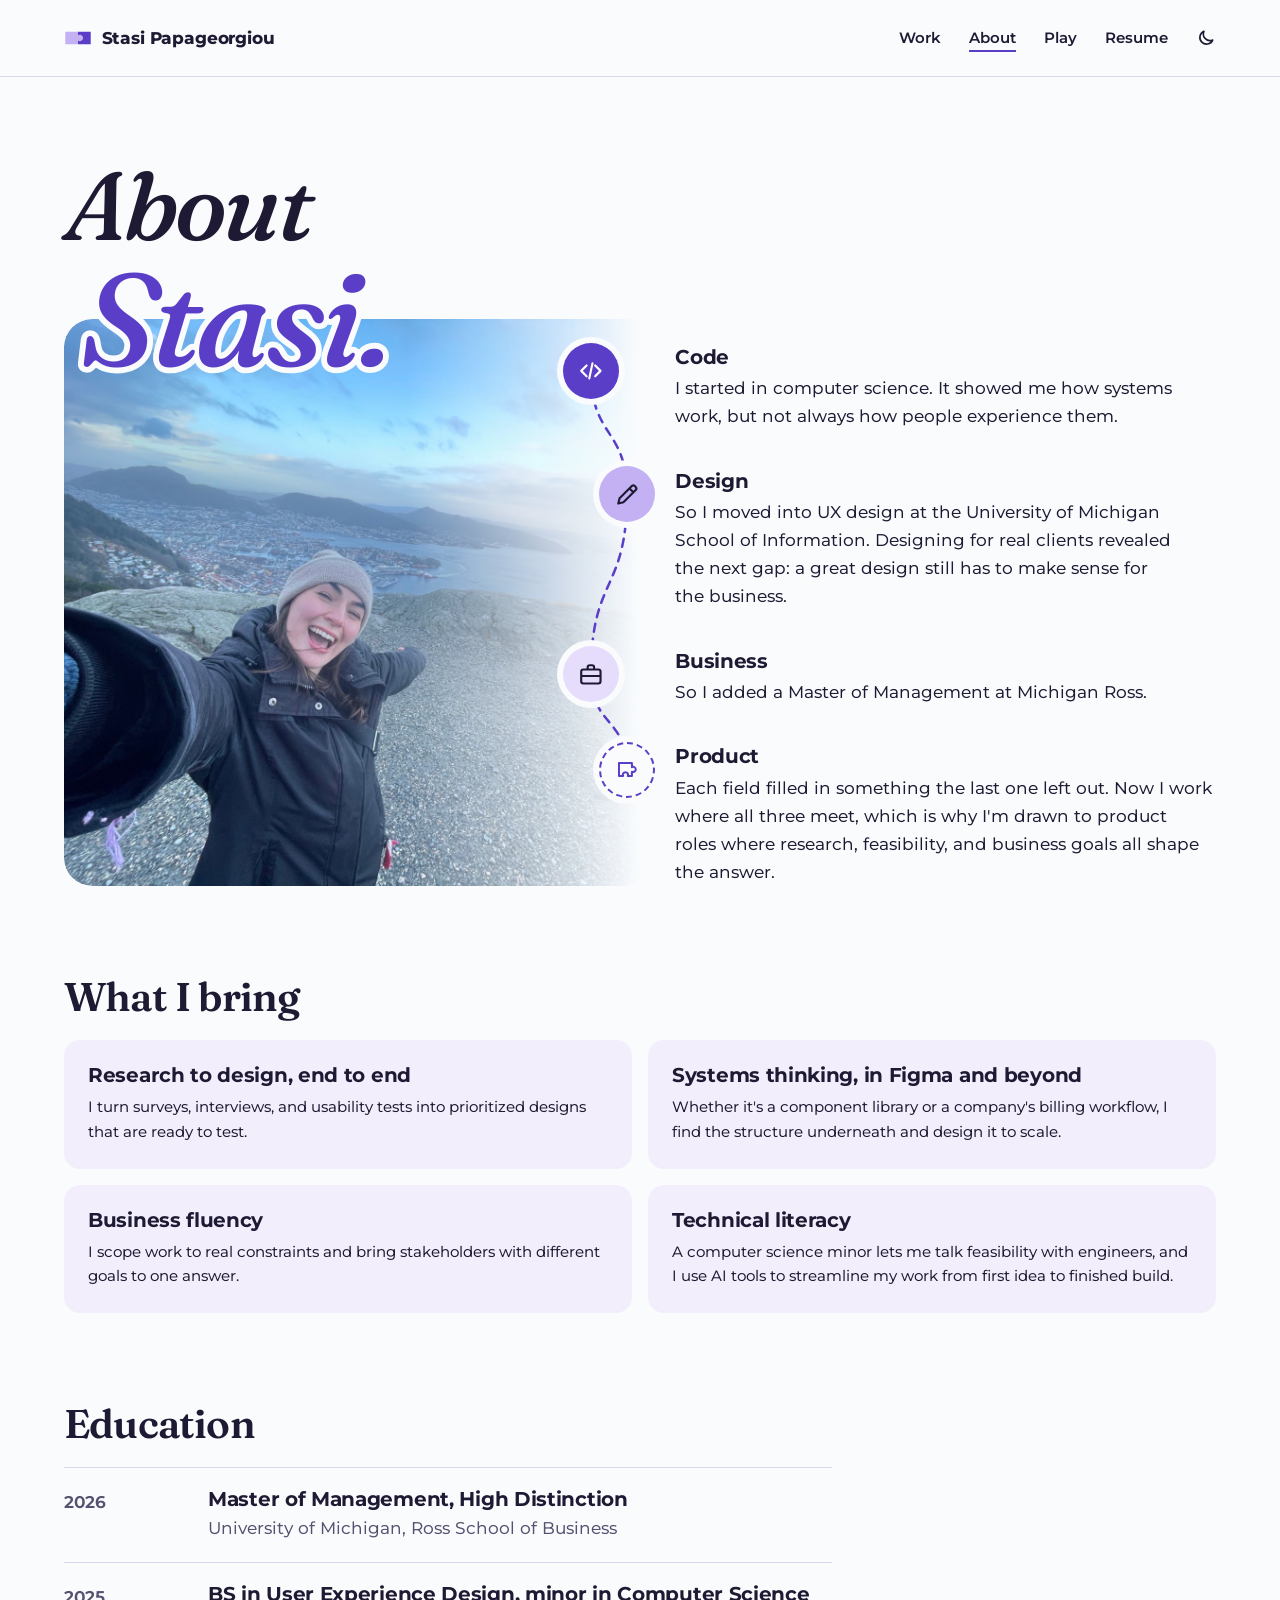
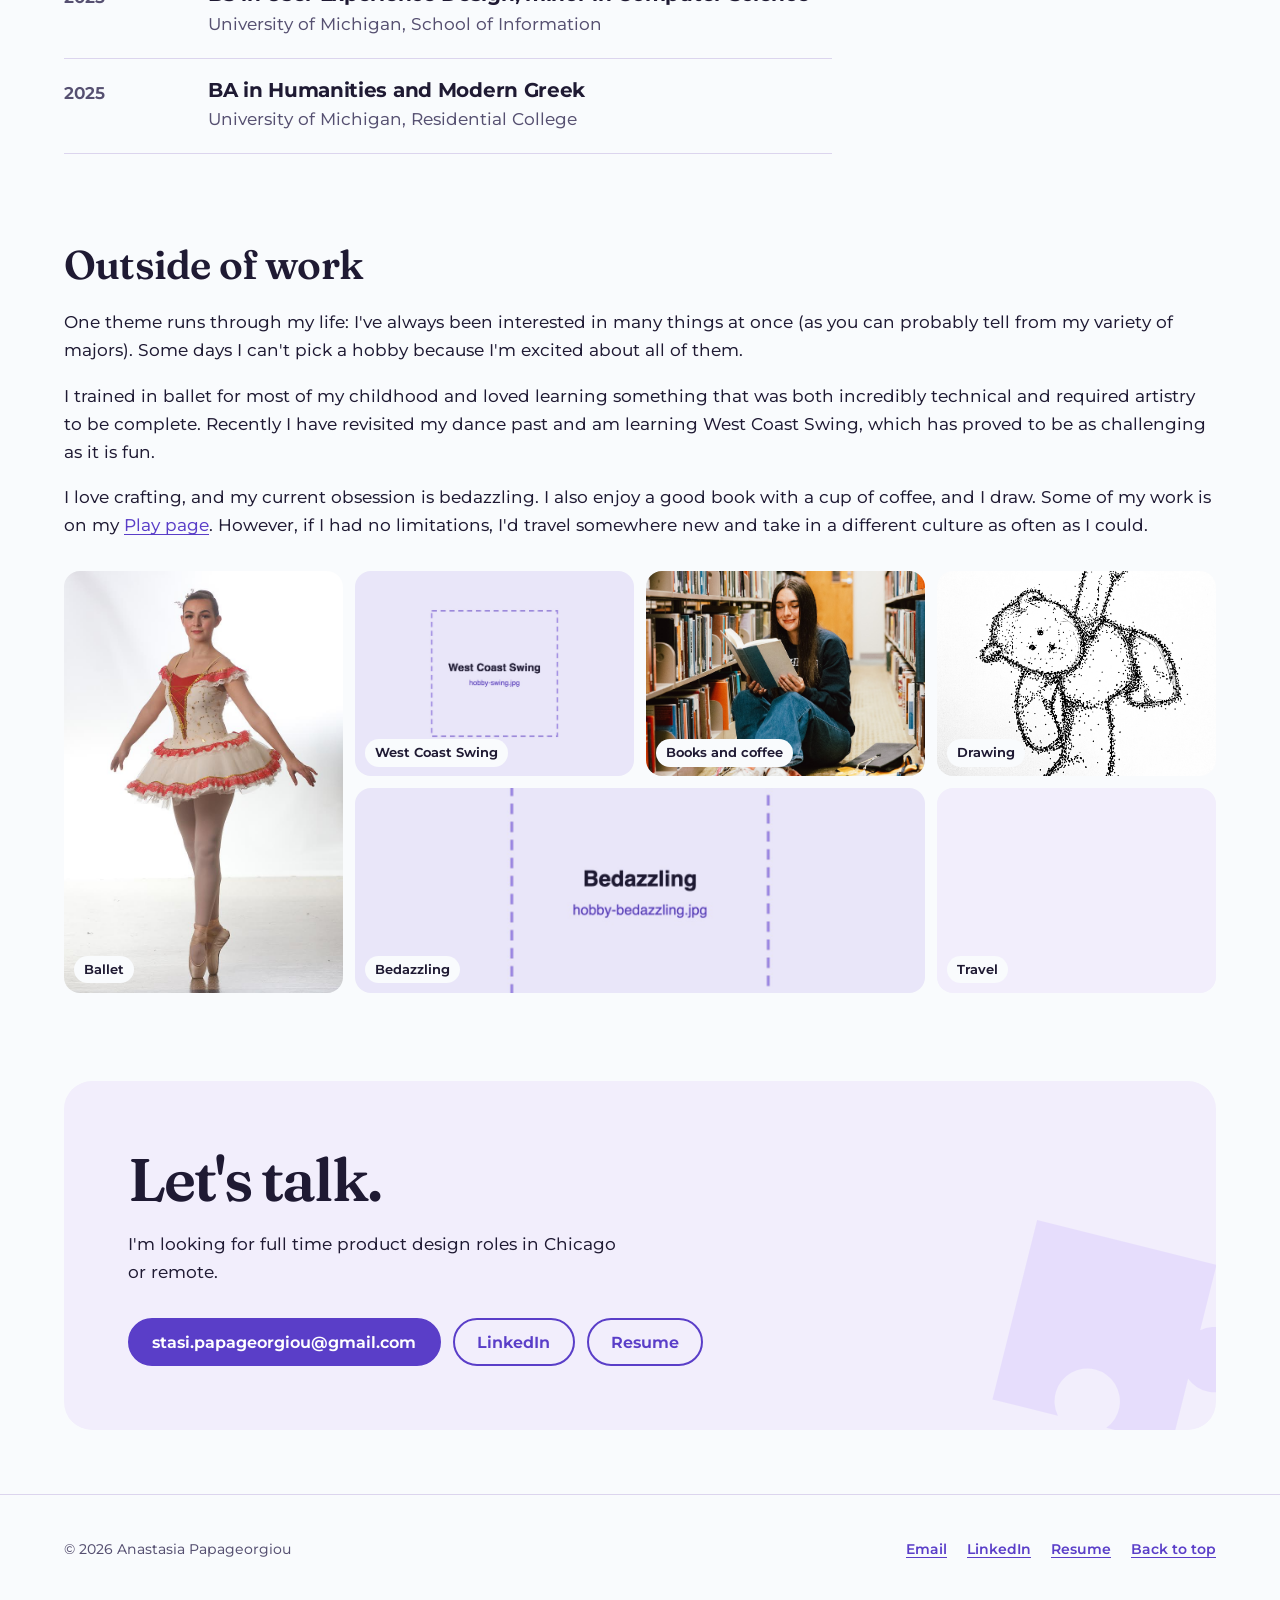
==== about/index.html @ 9be7308d "Portfolio site: home, about, case studies, and play pages Co-Authored-By: Claude Opus 5.5 <noreply@a" ====
<!doctype html>
<html lang="en">
<head>
  <meta charset="utf-8">
  <meta name="viewport" content="width=device-width, initial-scale=1">
  <title>About | Stasi Papageorgiou</title>
  <meta name="description" content="About Stasi Papageorgiou, a product designer with roots in computer science, UX design, and business.">
  <link rel="canonical" href="https://www.stasi.page/about/">
  <meta property="og:type" content="website">
  <meta property="og:site_name" content="Stasi Papageorgiou">
  <meta property="og:title" content="About | Stasi Papageorgiou">
  <meta property="og:description" content="About Stasi Papageorgiou, a product designer with roots in computer science, UX design, and business.">
  <meta property="og:url" content="https://www.stasi.page/about/">
  <meta property="og:image" content="https://www.stasi.page/assets/images/og-image.png">
  <meta property="og:image:alt" content="Stasi Papageorgiou, product designer">
  <meta name="twitter:card" content="summary_large_image">
  <meta name="theme-color" content="#f9fbfd" media="(prefers-color-scheme: light)">
  <meta name="theme-color" content="#14111d" media="(prefers-color-scheme: dark)">
  <link rel="icon" href="../assets/favicon.svg" type="image/svg+xml">
  <link rel="apple-touch-icon" href="../assets/apple-touch-icon.png">
  <link rel="preload" href="../assets/fonts/montserrat-latin-wght-normal.woff2" as="font" type="font/woff2" crossorigin>
  <link rel="preload" href="../assets/fonts/fraunces-latin-wght-normal.woff2" as="font" type="font/woff2" crossorigin>
  <link rel="stylesheet" href="../assets/css/styles.css">
  <script src="../assets/js/theme.js"></script>
  <script src="../assets/js/main.js" defer></script>
</head>
<body>
  <a class="skip-link" href="#main">Skip to main content</a>

  <header class="site-header" id="top">
    <div class="container">
      <a class="wordmark" href="../">
        <svg viewBox="0 0 22 18" aria-hidden="true" focusable="false"><path class="mark-1" d="M1 4 L11 4 L11 7.1 A2.4 2.4 0 1 1 11 10.9 L11 14 L1 14 Z"/><path class="mark-2" d="M11 4 L21 4 L21 14 L11 14 L11 10.9 A2.4 2.4 0 1 0 11 7.1 Z"/></svg>
        <span>Stasi Papageorgiou<span class="visually-hidden">, home</span></span>
      </a>
      <nav class="site-nav" aria-label="Main">
        <ul>
          <li><a href="../#work">Work</a></li>
          <li><a href="../about/" aria-current="page">About</a></li>
          <li><a href="../play/">Play</a></li>
          <li><a href="https://drive.google.com/file/d/1NuxitC88hY9u8MUWeZoYY8BVDsDRmi2i/view?usp=sharing">Resume</a></li>
        </ul>
      </nav>
    </div>
  </header>

  <main id="main">
    <div class="container">
      <header class="page-head page-head--about">
        <h1>About</h1>
      </header>

      <section class="case-section" aria-labelledby="journey">
        <div class="journey-layout">
          <figure class="portrait">
            <img src="../assets/images/about/portrait.jpg" alt="Stasi laughing in a beanie and winter coat on a rocky hilltop, with a harbor city and mountains behind her" width="1600" height="1200">
            <span class="portrait__name" aria-hidden="true">Stasi.</span>
          </figure>
          <ol class="journey">
        

          <li>
            <span class="journey__icon journey__icon--code" aria-hidden="true"><svg viewBox="0 0 24 24"><path d="M8 7l-5 5 5 5M16 7l5 5-5 5M13.5 5l-3 14"/></svg></span>
            <svg class="journey__link" viewBox="0 0 92 100" preserveAspectRatio="none" aria-hidden="true" focusable="false"><path d="M28 0 C28 55 64 45 64 100"/></svg>
            <div class="journey__text">
              <h3>Code</h3>
              <p>I started in computer science. It showed me how systems work, but not always how people experience them.</p>
            </div>
          </li>
          <li>
            <span class="journey__icon journey__icon--design" aria-hidden="true"><svg viewBox="0 0 24 24"><path d="M4 20l1.2-4.8L16.6 3.8a2 2 0 0 1 2.8 0l.8.8a2 2 0 0 1 0 2.8L8.8 18.8zM14.5 6l3.5 3.5"/></svg></span>
            <svg class="journey__link" viewBox="0 0 92 100" preserveAspectRatio="none" aria-hidden="true" focusable="false"><path d="M64 0 C64 55 28 45 28 100"/></svg>
            <div class="journey__text">
              <h3>Design</h3>
              <p>So I moved into UX design at the University of Michigan School of Information. Designing for real clients revealed the next gap: a great design still has to make sense for the business.</p>
            </div>
          </li>
          <li>
            <span class="journey__icon journey__icon--business" aria-hidden="true"><svg viewBox="0 0 24 24"><path d="M5 7h14a2 2 0 0 1 2 2v9a2 2 0 0 1-2 2H5a2 2 0 0 1-2-2V9a2 2 0 0 1 2-2zM9 7V5a2 2 0 0 1 2-2h2a2 2 0 0 1 2 2v2M3 13h18"/></svg></span>
            <svg class="journey__link" viewBox="0 0 92 100" preserveAspectRatio="none" aria-hidden="true" focusable="false"><path d="M28 0 C28 55 64 45 64 100"/></svg>
            <div class="journey__text">
              <h3>Business</h3>
              <p>So I added a Master of Management at Michigan Ross.</p>
            </div>
          </li>
          <li>
            <span class="journey__icon journey__icon--next" aria-hidden="true"><svg viewBox="0 0 24 24"><path d="M4 5h13v4.2a2.6 2.6 0 1 1 0 4.6V18h-4.2a2.6 2.6 0 1 0-4.6 0H4z"/></svg></span>
            <div class="journey__text">
              <h3>Product</h3>
              <p>Each field filled in something the last one left out. Now I work where all three meet, which is why I'm drawn to product roles where research, feasibility, and business goals all shape the answer.</p>
            </div>
          </li>
        </ol>
        </div>
      </section>

      <section class="case-section" aria-labelledby="strengths">
        <h2 id="strengths">What I bring</h2>
        <ul class="strengths">
          <li><h3>Research to design, end to end</h3><p>I turn surveys, interviews, and usability tests into prioritized designs that are ready to test.</p></li>
          <li><h3>Systems thinking, in Figma and beyond</h3><p>Whether it's a component library or a company's billing workflow, I find the structure underneath and design it to scale.</p></li>
          <li><h3>Business fluency</h3><p>I scope work to real constraints and bring stakeholders with different goals to one answer.</p></li>
          <li><h3>Technical literacy</h3><p>A computer science minor lets me talk feasibility with engineers, and I use AI tools to streamline my work from first idea to finished build.</p></li>
        </ul>
      </section>

      <section class="case-section" aria-labelledby="education">
        <h2 id="education">Education</h2>
        <ul class="timeline">
          <li><span class="year">2026</span><div><h3>Master of Management, High Distinction</h3><p>University of Michigan, Ross School of Business</p></div></li>
          <li><span class="year">2025</span><div><h3>BS in User Experience Design, minor in Computer Science</h3><p>University of Michigan, School of Information</p></div></li>
          <li><span class="year">2025</span><div><h3>BA in Humanities and Modern Greek</h3><p>University of Michigan, Residential College</p></div></li>
        </ul>
      </section>

      <section class="case-section" aria-labelledby="offline">
        <h2 id="offline">Outside of work</h2>
        <div class="prose">
          <p>One theme runs through my life: I've always been interested in many things at once (as you can probably tell from my variety of majors). Some days I can't pick a hobby because I'm excited about all of them.</p>
            
          <p>I trained in ballet for most of my childhood and loved learning something that was both incredibly technical and required artistry to be complete. Recently I have revisited my dance past and am learning West Coast Swing, which has proved to be as challenging as it is fun.</p>

          <p>I love crafting, and my current obsession is bedazzling. I also enjoy a good book with a cup of coffee, and I draw. Some of my work is on my <a href="../play/">Play page</a>. However, if I had no limitations, I'd travel somewhere new and take in a different culture as often as I could.</p>
        </div>
        <ul class="collage">
          <li class="collage__ballet"><figure><img src="../assets/images/about/hobby-ballet.jpg" alt="Ballet: describe this photo" width="1200" height="1200" loading="lazy" decoding="async"><figcaption>Ballet</figcaption></figure></li>
          <li class="collage__swing"><figure><img src="../assets/images/about/hobby-swing.jpg" alt="West Coast Swing: describe this photo" width="1200" height="1200" loading="lazy" decoding="async"><figcaption>West Coast Swing</figcaption></figure></li>
          <li class="collage__bedazzling"><figure><img src="../assets/images/about/hobby-bedazzling.jpg" alt="Bedazzling: describe this photo" width="1200" height="1200" loading="lazy" decoding="async"><figcaption>Bedazzling</figcaption></figure></li>
          <li class="collage__reading"><figure><img src="../assets/images/about/hobby-reading.jpg" alt="Books and coffee: describe this photo" width="1200" height="1200" loading="lazy" decoding="async"><figcaption>Books and coffee</figcaption></figure></li>
          <li class="collage__drawing"><figure><img src="../assets/images/about/hobby-drawing.jpg" alt="Drawing: describe this photo" width="1200" height="1200" loading="lazy" decoding="async"><figcaption>Drawing</figcaption></figure></li>
          <li class="collage__travel"><figure><img src="../assets/images/about/hobby-travel.jpg" alt="Travel: describe this photo" width="1200" height="1200" loading="lazy" decoding="async"><figcaption>Travel</figcaption></figure></li>
        </ul>
      </section>

      <section class="case-section" aria-labelledby="contact-title">
        <div class="contact">
          <h2 id="contact-title">Let's talk.</h2>
          <p>I'm looking for full time product design roles in Chicago or remote.</p>
          <div class="button-row">
            <a class="button" href="mailto:stasi.papageorgiou@gmail.com">stasi.papageorgiou@gmail.com</a>
            <a class="button button--ghost" href="https://www.linkedin.com/in/papageorgiou-anastasia">LinkedIn</a>
            <a class="button button--ghost" href="https://drive.google.com/file/d/1NuxitC88hY9u8MUWeZoYY8BVDsDRmi2i/view?usp=sharing">Resume</a>
          </div>
        </div>
      </section>
    </div>
  </main>

  <footer class="site-footer">
    <div class="container">
      <p>&copy; <span data-year>2026</span> Anastasia Papageorgiou</p>
      <ul>
        <li><a href="mailto:stasi.papageorgiou@gmail.com">Email</a></li>
        <li><a href="https://www.linkedin.com/in/papageorgiou-anastasia">LinkedIn</a></li>
        <li><a href="https://drive.google.com/file/d/1NuxitC88hY9u8MUWeZoYY8BVDsDRmi2i/view?usp=sharing">Resume</a></li>
        <li><a href="#top">Back to top</a></li>
      </ul>
    </div>
  </footer>
</body>
</html>
---- assets/css/styles.css ----
/* =========================================================
   Stasi Papageorgiou portfolio
   One stylesheet for every page. Edit the tokens in :root
   to change colors, type, and spacing site-wide.
   ========================================================= */

/* ---------- Fonts (self-hosted, no third-party requests) ---------- */
@font-face {
  font-family: "Montserrat Variable";
  font-style: normal;
  font-display: swap;
  font-weight: 100 900;
  src: url("../fonts/montserrat-latin-wght-normal.woff2") format("woff2-variations");
  unicode-range: U+0000-00FF, U+0131, U+0152-0153, U+02BB-02BC, U+02C6, U+02DA, U+02DC, U+0304, U+0308, U+0329, U+2000-206F, U+20AC, U+2122, U+2191, U+2193, U+2212, U+2215, U+FEFF, U+FFFD;
}
@font-face {
  font-family: "Montserrat Variable";
  font-style: normal;
  font-display: swap;
  font-weight: 100 900;
  src: url("../fonts/montserrat-latin-ext-wght-normal.woff2") format("woff2-variations");
  unicode-range: U+0100-02BA, U+02BD-02C5, U+02C7-02CC, U+02CE-02D7, U+02DD-02FF, U+0304, U+0308, U+0329, U+1D00-1DBF, U+1E00-1E9F, U+1EF2-1EFF, U+2020, U+20A0-20AB, U+20AD-20C0, U+2113, U+2C60-2C7F, U+A720-A7FF;
}

/* Fraunces: the headline serif. Upright and italic. */
@font-face {
  font-family: "Fraunces Variable";
  font-style: normal;
  font-display: swap;
  font-weight: 100 900;
  src: url("../fonts/fraunces-latin-wght-normal.woff2") format("woff2-variations");
  unicode-range: U+0000-00FF, U+0131, U+0152-0153, U+02BB-02BC, U+02C6, U+02DA, U+02DC, U+0304, U+0308, U+0329, U+2000-206F, U+20AC, U+2122, U+2191, U+2193, U+2212, U+2215, U+FEFF, U+FFFD;
}
@font-face {
  font-family: "Fraunces Variable";
  font-style: italic;
  font-display: swap;
  font-weight: 100 900;
  src: url("../fonts/fraunces-latin-wght-italic.woff2") format("woff2-variations");
  unicode-range: U+0000-00FF, U+0131, U+0152-0153, U+02BB-02BC, U+02C6, U+02DA, U+02DC, U+0304, U+0308, U+0329, U+2000-206F, U+20AC, U+2122, U+2191, U+2193, U+2212, U+2215, U+FEFF, U+FFFD;
}

/* ---------- Design tokens ---------- */
:root {
  color-scheme: light dark;

  /* Green second accent. Fills and highlights only, never text. */
  --pop: #7fd6a0;
  --pop-ink: #1f1a33;
  --hl: #b5ebc8;

  /* One color per project. Used on its card and its case study page. */
  --zoo: #2456a6;
  --pine: #1f6b45;
  --roos: #b23a2a;

  /* A single puzzle piece, used as a mask for badges and decoration. */
  --piece-shape: url("data:image/svg+xml,%3Csvg xmlns='http://www.w3.org/2000/svg' viewBox='0 0 36 36'%3E%3Cpath d='M2 2H28V11.5A4.6 4.6 0 1 1 28 18.5V28H18.5A4.6 4.6 0 1 0 11.5 28H2Z'/%3E%3C/svg%3E");

  /* Color */
  --bg: #f9fbfd;
  --surface: #f2eefc;
  --surface-strong: #e6ddfc;
  --ink: #1f1a33;
  --muted: #565071;
  --line: #dcd5ee;
  --accent: #5a3ec8;
  --accent-hover: #4a2fb3;
  --on-accent: #ffffff;
  --piece-1: #e6ddfc;
  --piece-1-ink: #1f1a33;
  --piece-2: #c3b1f4;
  --piece-2-ink: #1f1a33;
  --piece-3: #5a3ec8;
  --piece-3-ink: #ffffff;
  --focus: #5a3ec8;

  /* Type */
  --font: "Montserrat Variable", "Montserrat", ui-sans-serif, system-ui, -apple-system, "Segoe UI", Roboto, Arial, sans-serif;
  --font-display: "Fraunces Variable", "Fraunces", "Iowan Old Style", "Palatino Linotype", Georgia, serif;
  --step--1: 0.875rem;
  --step-0: 1.0625rem;
  --step-1: 1.25rem;
  --step-2: clamp(1.375rem, 1.1rem + 0.9vw, 1.625rem);
  --step-3: clamp(1.75rem, 1.3rem + 1.8vw, 2.5rem);
  --step-4: clamp(2.25rem, 1.4rem + 3.6vw, 3.75rem);
  --step-5: clamp(3.5rem, 1.6rem + 8vw, 7.5rem);

  /* Layout */
  --container: 72rem;
  --measure: fill;
  --gutter: clamp(1rem, 4vw, 2.5rem);
  --section: clamp(4rem, 9vw, 7.5rem);
  --radius-lg: 28px;
  --radius-md: 16px;
  --radius-sm: 999px;
}

@media (prefers-color-scheme: dark) {
  :root:not([data-theme="light"]) {
    --bg: #14111d;
    --surface: #1f1a2e;
    --surface-strong: #2b2442;
    --ink: #f1edff;
    --muted: #bdb5d8;
    --line: #362e52;
    --accent: #c2afff;
    --accent-hover: #d8ccff;
    --on-accent: #14111d;
    --piece-1: #2f2750;
    --piece-1-ink: #f1edff;
    --piece-2: #6c55c9;
    --piece-2-ink: #ffffff;
    --piece-3: #c2afff;
    --piece-3-ink: #14111d;
    --focus: #c2afff;
    --hl: #1f5a3a;
    --zoo: #9cc2ff;
    --pine: #8fd9b0;
    --roos: #ffa696;
  }
}
:root[data-theme="light"] { color-scheme: light; }
:root[data-theme="dark"] {
  color-scheme: dark;
  --hl: #1f5a3a;
  --zoo: #9cc2ff;
  --pine: #8fd9b0;
  --roos: #ffa696;
  --bg: #14111d;
  --surface: #1f1a2e;
  --surface-strong: #2b2442;
  --ink: #f1edff;
  --muted: #bdb5d8;
  --line: #362e52;
  --accent: #c2afff;
  --accent-hover: #d8ccff;
  --on-accent: #14111d;
  --piece-1: #2f2750;
  --piece-1-ink: #f1edff;
  --piece-2: #6c55c9;
  --piece-2-ink: #ffffff;
  --piece-3: #c2afff;
  --piece-3-ink: #14111d;
  --focus: #c2afff;
}

/* ---------- Reset and base ---------- */
*,
*::before,
*::after { box-sizing: border-box; }

html {
  -webkit-text-size-adjust: 100%;
  text-size-adjust: 100%;
  scroll-padding-top: 1.5rem;
}
@media (prefers-reduced-motion: no-preference) {
  html { scroll-behavior: smooth; }
}

body {
  margin: 0;
  background: var(--bg);
  color: var(--ink);
  font-family: var(--font);
  font-size: var(--step-0);
  line-height: 1.65;
  font-weight: 450;
  overflow-x: hidden;
  text-rendering: optimizeLegibility;
  -webkit-font-smoothing: antialiased;
}

img, svg { display: block; max-width: 100%; height: auto; }

h1, h2, h3, h4 {
  margin: 0;
  line-height: 1.15;
  font-weight: 700;
  letter-spacing: -0.015em;
  text-wrap: balance;
}
/* Editorial pairing: Fraunces for the big headlines, Montserrat for everything else. */
h1, h2 {
  font-family: var(--font-display);
  font-weight: 600;
  letter-spacing: -0.02em;
}
h1 em, h2 em { font-style: italic; font-weight: 500; color: var(--accent); }
p, ul, ol, dl, figure { margin: 0; }
p { text-wrap: pretty; }

a {
  color: var(--accent);
  text-decoration-thickness: 0.08em;
  text-underline-offset: 0.2em;
}
a:hover { color: var(--accent-hover); text-decoration-thickness: 0.14em; }

:focus-visible {
  outline: 3px solid var(--focus);
  outline-offset: 3px;
  border-radius: 4px;
}

::selection { background: var(--piece-2); color: var(--piece-2-ink); }

.visually-hidden {
  position: absolute !important;
  width: 1px; height: 1px;
  padding: 0; margin: -1px;
  overflow: hidden;
  clip: rect(0 0 0 0);
  white-space: nowrap;
  border: 0;
}

/* ---------- Layout helpers ---------- */
.container {
  width: 100%;
  max-width: calc(var(--container) + var(--gutter) * 2);
  margin-inline: auto;
  padding-inline: var(--gutter);
}
.section { padding-block: var(--section); }
.section + .section { padding-top: 0; }
.section-head { margin-bottom: clamp(2rem, 4vw, 3rem); max-width: var(--measure); }
.section-head h2 { font-size: var(--step-4); letter-spacing: -0.03em; }
.section-head p { margin-top: 0.75rem; color: var(--muted); }

/* ---------- Skip link ---------- */
.skip-link {
  position: absolute;
  left: 1rem; top: -100px;
  z-index: 100;
  padding: 0.75rem 1.25rem;
  background: var(--accent);
  color: var(--on-accent);
  font-weight: 700;
  border-radius: var(--radius-sm);
  text-decoration: none;
}
.skip-link:focus { top: 1rem; color: var(--on-accent); }

/* ---------- Header ---------- */
.site-header { border-bottom: 1px solid var(--line); }
.site-header .container {
  display: flex;
  flex-wrap: wrap;
  align-items: center;
  justify-content: space-between;
  gap: 0.25rem 1.5rem;
  padding-block: 1rem;
}
.wordmark {
  display: inline-flex;
  align-items: center;
  gap: 0.6rem;
  min-height: 44px;
  color: var(--ink);
  font-weight: 750;
  font-size: 1.0625rem;
  letter-spacing: -0.01em;
  text-decoration: none;
}
.wordmark:hover { color: var(--ink); }
.wordmark svg { width: 28px; height: 28px; flex: none; }
.wordmark .mark-1 { fill: var(--piece-2); }
.wordmark .mark-2 { fill: var(--piece-3); }

.site-nav ul {
  display: flex;
  flex-wrap: wrap;
  gap: 0.25rem;
  list-style: none;
  padding: 0;
  margin: 0 -0.75rem;
}
.site-nav a {
  display: inline-flex;
  align-items: center;
  min-height: 44px;
  padding: 0 0.75rem;
  color: var(--ink);
  font-weight: 600;
  font-size: 0.9375rem;
  text-decoration: none;
  border-radius: var(--radius-sm);
}
.site-nav a:hover { background: var(--surface); color: var(--ink); }
.site-nav a[aria-current="page"] {
  text-decoration: underline;
  text-decoration-thickness: 2px;
  text-underline-offset: 0.45em;
  text-decoration-color: var(--accent);
}

/* ---------- Buttons ---------- */
.button-row { display: flex; flex-wrap: wrap; gap: 0.75rem; }
.button {
  display: inline-flex;
  align-items: center;
  justify-content: center;
  gap: 0.5rem;
  min-height: 48px;
  padding: 0.75rem 1.4rem;
  border: 2px solid var(--accent);
  border-radius: var(--radius-sm);
  background: var(--accent);
  color: var(--on-accent);
  font: inherit;
  font-weight: 650;
  font-size: 1rem;
  line-height: 1.2;
  text-decoration: none;
  cursor: pointer;
}
.button:hover { background: var(--accent-hover); border-color: var(--accent-hover); color: var(--on-accent); }
.button--ghost { background: transparent; color: var(--accent); }
.button--ghost:hover { background: var(--surface); color: var(--accent-hover); }

/* ---------- Hero ---------- */
.hero { padding-block: clamp(3rem, 8vw, 6.5rem) clamp(0.5rem, 2vw, 1.5rem); }
.hero .container {
  display: grid;
  gap: clamp(2.5rem, 6vw, 4rem);
  align-items: center;
}
@media (min-width: 900px) {
  .hero .container { grid-template-columns: minmax(0, 1.25fr) minmax(0, 1fr); }
}
.hero-greeting {
  font-weight: 600;
  font-size: var(--step-1);
  color: var(--muted);
}
.hero h1 {
  margin-top: 0.25rem;
  font-size: var(--step-5);
  font-weight: 600;
  letter-spacing: -0.04em;
  line-height: 0.95;
}
.hero-lead {
  margin-top: 1.5rem;
  max-width: 34rem;
  font-size: var(--step-2);
  font-weight: 550;
  line-height: 1.4;
}
.hero-body { margin-top: 1.25rem; max-width: 34rem; color: var(--muted); }
.hero .button-row { margin-top: 2rem; }

.status {
  display: inline-flex;
  align-items: center;
  gap: 0.6rem;
  margin-top: 1.75rem;
  padding: 0.45rem 1rem 0.45rem 0.8rem;
  border: 1px solid var(--line);
  border-radius: var(--radius-sm);
  background: var(--surface);
  font-size: var(--step--1);
  font-weight: 600;
}
.status::before {
  content: "";
  flex: none;
  width: 0.6rem; height: 0.6rem;
  border-radius: 50%;
  background: #2f9e6b;
  box-shadow: 0 0 0 3px color-mix(in srgb, #2f9e6b 25%, transparent);
}

/* Puzzle: the one bold moment. Three pieces assemble once on load. */
.puzzle { margin: 0 auto; width: 100%; max-width: 27rem; }
.puzzle svg { width: 100%; overflow: visible; }
.puzzle .p1 path { fill: var(--piece-1); }
.puzzle .p2 path { fill: var(--piece-2); }
.puzzle .p3 path { fill: var(--piece-3); }
.puzzle .p1 text { fill: var(--piece-1-ink); }
.puzzle .p2 text { fill: var(--piece-2-ink); }
.puzzle .p3 text { fill: var(--piece-3-ink); }
.puzzle .p4 path {
  fill: none;
  stroke: var(--accent);
  stroke-width: 2.5;
  stroke-dasharray: 8 7;
  stroke-linecap: round;
}
.puzzle .p4 text { fill: var(--accent); }
.puzzle text { font-family: var(--font); }
.puzzle .label { font-size: 22px; font-weight: 750; letter-spacing: -0.02em; }
.puzzle .sub { font-size: 12.5px; font-weight: 550; }
.puzzle figcaption {
  margin-top: 1.25rem;
  text-align: center;
  color: var(--muted);
  font-size: var(--step--1);
}

@media (prefers-reduced-motion: no-preference) {
  .puzzle .piece { animation: assemble 900ms cubic-bezier(0.2, 0.8, 0.2, 1) both; }
  .puzzle .p1 { --dx: -26px; --dy: -26px; animation-delay: 150ms; }
  .puzzle .p2 { --dx: 26px; --dy: -26px; animation-delay: 300ms; }
  .puzzle .p3 { --dx: 26px; --dy: 26px; animation-delay: 450ms; }
  .puzzle .p4 { animation: fade-in 600ms ease 1100ms both; }
}
@keyframes assemble {
  from { transform: translate(var(--dx), var(--dy)) rotate(-4deg); opacity: 0; }
  to { transform: none; opacity: 1; }
}
@keyframes fade-in { from { opacity: 0; } to { opacity: 1; } }
.puzzle .piece { transform-box: fill-box; transform-origin: center; }

/* ---------- Work cards ---------- */
.work-list { display: grid; gap: clamp(3rem, 7vw, 5.5rem); list-style: none; padding: 0; }
.work-card {
  position: relative;
  display: grid;
  gap: clamp(1.25rem, 3vw, 2.75rem);
  align-items: center;
}
@media (min-width: 860px) {
  .work-card { grid-template-columns: minmax(0, 1.35fr) minmax(0, 1fr); }
}
.work-card__media {
  overflow: hidden;
  border-radius: var(--radius-lg);
  background: var(--surface);
  border: 1px solid var(--line);
  aspect-ratio: 16 / 10;
}
.work-card__media img { width: 100%; height: 100%; object-fit: cover; }
.work-card__context { color: var(--muted); font-size: var(--step--1); font-weight: 600; }
.work-card h3 { margin-top: 0.35rem; font-family: var(--font-display); font-weight: 600; font-size: var(--step-3); letter-spacing: -0.025em; }
.work-card h3 a { color: var(--ink); text-decoration: none; }
/* The whole card is clickable through the title link */
.work-card h3 a::after { content: ""; position: absolute; inset: 0; border-radius: var(--radius-lg); }
.work-card:hover h3 a,
.work-card h3 a:focus-visible { text-decoration: underline; text-decoration-color: var(--accent); text-decoration-thickness: 3px; }
.work-card h3 a:focus-visible { outline: none; }
.work-card h3 a:focus-visible::after { outline: 3px solid var(--focus); outline-offset: 6px; }
.work-card__summary { margin-top: 0.85rem; }
.work-card__result {
  margin-top: 1.1rem;
  padding: 0.2rem 0 0.2rem 1rem;
  border-left: 4px solid var(--accent);
  font-weight: 600;
}
.work-card__cta {
  display: inline-block;
  margin-top: 1.25rem;
  color: var(--accent);
  font-weight: 700;
}

.tags {
  display: flex;
  flex-wrap: wrap;
  gap: 0.5rem;
  margin-top: 1.1rem;
  padding: 0;
  list-style: none;
}
.tags li {
  padding: 0.3rem 0.75rem;
  border-radius: var(--radius-sm);
  background: var(--surface);
  color: var(--ink);
  font-size: 0.8125rem;
  font-weight: 600;
}

/* ---------- Experience ---------- */
.roles { list-style: none; padding: 0; border-top: 1px solid var(--line); }
.roles li {
  display: grid;
  gap: 0.35rem 2rem;
  padding-block: 1.5rem;
  border-bottom: 1px solid var(--line);
}
@media (min-width: 760px) {
  .roles li { grid-template-columns: minmax(0, 1fr) minmax(0, 1.4fr); }
}
.roles h3 { font-size: var(--step-1); }
.roles .role { color: var(--muted); font-weight: 600; font-size: 0.9375rem; }
.roles p { max-width: var(--measure); }

/* ---------- Contact panel ---------- */
.contact {
  padding: clamp(2rem, 6vw, 4rem);
  border-radius: var(--radius-lg);
  background: var(--surface);
}
.contact h2 { font-size: var(--step-4); letter-spacing: -0.035em; }
.contact p { margin-top: 1rem; max-width: 36rem; }
.contact .button-row { margin-top: 2rem; }
.copy-status { margin-top: 0.75rem; min-height: 1.5em; font-size: var(--step--1); font-weight: 600; color: var(--muted); }

/* ---------- Footer ---------- */
.site-footer { margin-top: clamp(2.5rem, 6vw, 4rem); border-top: 1px solid var(--line); }
.site-footer .container {
  display: flex;
  flex-wrap: wrap;
  justify-content: space-between;
  align-items: center;
  gap: 1rem 2rem;
  padding-block: 2rem;
  font-size: var(--step--1);
  color: var(--muted);
}
.site-footer ul { display: flex; flex-wrap: wrap; gap: 0.25rem 1.25rem; list-style: none; padding: 0; }
.site-footer a { display: inline-flex; align-items: center; min-height: 44px; font-weight: 600; }

/* ---------- Page header (About, Play, case studies) ---------- */
.page-head { padding-block: clamp(3rem, 7vw, 5rem) clamp(2rem, 4vw, 3rem); }
.page-head h1 { font-size: clamp(2.75rem, 1.5rem + 5vw, 5rem); letter-spacing: -0.035em; line-height: 1; }
.page-head .lead { margin-top: 1.25rem; max-width: fill; font-size: var(--step-2); font-weight: 550; line-height: 1.4; }
.back-link {
  display: inline-flex;
  align-items: center;
  min-height: 44px;
  margin-bottom: 1rem;
  font-weight: 650;
  font-size: 0.9375rem;
}
.eyebrow { color: var(--muted); font-weight: 650; font-size: 0.9375rem; margin-bottom: 0.5rem; }

/* ---------- Case study ---------- */
.meta {
  display: grid;
  grid-template-columns: repeat(2, minmax(0, 1fr));
  gap: 1.5rem 2rem;
  margin-top: 2.5rem;
  padding-top: 2rem;
  border-top: 1px solid var(--line);
}
@media (min-width: 760px) { .meta { grid-template-columns: repeat(4, minmax(0, 1fr)); } }
.meta dt { color: var(--muted); font-size: var(--step--1); font-weight: 650; }
.meta dd { margin: 0.25rem 0 0; font-weight: 600; line-height: 1.45; }
.page-head .button-row { margin-top: 2rem; }

.award {
  display: inline-flex;
  align-items: center;
  gap: 0.6rem;
  margin-top: 1.5rem;
  padding: 0.5rem 1rem;
  border-radius: var(--radius-sm);
  background: var(--surface-strong);
  font-weight: 650;
  font-size: 0.9375rem;
}
.award svg { width: 1.1rem; height: 1.1rem; fill: currentColor; flex: none; }

.case-hero {
  overflow: hidden;
  border-radius: var(--radius-lg);
  border: 1px solid var(--line);
  background: var(--surface);
}
.case-hero img { width: 100%; }

.case-section { padding-top: clamp(3.5rem, 7vw, 5.5rem); }
.case-section > h2 { font-size: var(--step-3); max-width: var(--measure); }
.prose { max-width: var(--measure); }
.prose > * + * { margin-top: 1.1rem; }
.case-section > h2 + .prose,
.case-section > h2 + * { margin-top: 1.25rem; }
.prose h3 { margin-top: 2.25rem; font-size: var(--step-2); }
.prose ul, .prose ol { padding-left: 1.25rem; }
.prose li + li { margin-top: 0.5rem; }
.prose strong { font-weight: 700; }

.stats {
  display: grid;
  gap: 1rem;
  margin-top: 2rem;
  padding: 0;
  list-style: none;
}
@media (min-width: 700px) { .stats { grid-template-columns: repeat(3, minmax(0, 1fr)); } }
.stats li {
  container-type: inline-size;
  padding: 1.5rem;
  border-radius: var(--radius-md);
  background: var(--surface);
}
/* The number shrinks if needed so the longest stat ("1 platform") stays on one line */
.stats .num { display: block; font-family: var(--font-display); font-size: min(var(--step-4), 20cqi); white-space: nowrap; font-weight: 600; letter-spacing: -0.03em; line-height: 1; color: var(--accent); }
.stats .label { display: block; margin-top: 0.4rem; color: var(--muted); font-weight: 550; font-size: 0.9375rem; line-height: 1.45; }

.methods {
  display: grid;
  gap: 1rem;
  margin-top: 2rem;
  padding: 0;
  list-style: none;
}
@media (min-width: 700px) { .methods { grid-template-columns: repeat(2, minmax(0, 1fr)); } }
@media (min-width: 1000px) { .methods { grid-template-columns: repeat(4, minmax(0, 1fr)); } }
.methods li { padding: 1.5rem; border: 1px solid var(--line); border-radius: var(--radius-md); }
.methods .who { display: block; font-size: var(--step--1); font-weight: 650; color: var(--muted); }
.methods h3 { margin-top: 0.4rem; font-size: var(--step-1); }
.methods p { margin-top: 0.5rem; font-size: 0.9375rem; }

.findings { counter-reset: finding; display: grid; gap: 1.25rem; margin-top: 2rem; padding: 0; list-style: none; max-width: var(--measure); }
.findings li { counter-increment: finding; position: relative; padding-left: 3.5rem; }
.findings li::before {
  content: counter(finding);
  position: absolute; left: 0; top: 0;
  /* Puzzle piece badge. The padding centers the number in the square part of the piece. */
  display: grid; place-items: center;
  width: 2.75rem; height: 2.75rem;
  padding: 0 0.46rem 0.46rem 0;
  background: var(--surface-strong);
  -webkit-mask: var(--piece-shape) center / contain no-repeat;
  mask: var(--piece-shape) center / contain no-repeat;
  font-weight: 750; font-size: 0.9375rem;
}
.findings h3 { font-size: var(--step-1); }
.findings p { margin-top: 0.35rem; }

.figure { margin-top: 2rem; }
.figure video { display: block; height: auto; }
.figure img,
.figure video {
  width: 100%;
  border-radius: var(--radius-md);
  border: 1px solid var(--line);
  background: var(--surface);
}
.figure figcaption { margin-top: 0.75rem; color: var(--muted); font-size: var(--step--1); max-width: var(--measure); }
.figure-grid { display: grid; gap: 1.5rem; margin-top: 2rem; }
.figure-grid .figure { margin-top: 0; }
@media (min-width: 760px) { .figure-grid { grid-template-columns: repeat(2, minmax(0, 1fr)); } }

/* Before and after comparisons */
.compare { display: grid; gap: 1.5rem; margin-top: 2rem; }
@media (min-width: 760px) { .compare { grid-template-columns: repeat(2, minmax(0, 1fr)); } }
.compare .figure { margin-top: 0; }
.compare h4 { font-size: 1rem; margin-bottom: 0.75rem; }
.compare ul { margin-top: 0.85rem; padding-left: 1.25rem; font-size: 0.9375rem; }
.compare li + li { margin-top: 0.35rem; }

/* Brief: challenge, solution, and constraint chunked in one filled panel.
   Used on every case study, just after the overview. */
.brief {
  /* Inverted: a solid block of the project's color, so it stands apart
     from the light cards around it. In dark mode it flips to a light block. */
  position: relative;
  isolation: isolate;
  overflow: hidden;
  display: grid;
  border-radius: var(--radius-lg);
  background: var(--accent);
  color: var(--on-accent);
  padding: clamp(0.5rem, 2vw, 1rem) clamp(1.5rem, 4vw, 2.5rem);
}
.brief__item { padding-block: clamp(1.25rem, 3vw, 1.75rem); }
.brief__item + .brief__item { border-top: 1px solid color-mix(in srgb, var(--on-accent) 28%, transparent); }
/* Wide screens: challenge and solution side by side */
@media (min-width: 860px) {
  .brief { grid-template-columns: repeat(2, minmax(0, 1fr)); padding: clamp(1.75rem, 3vw, 2.5rem) 0; }
  .brief__item { padding: 0 clamp(1.5rem, 3vw, 2.5rem); }
  .brief__item + .brief__item { border-top: 0; border-left: 1px solid color-mix(in srgb, var(--on-accent) 28%, transparent); }
}
/* Each column is icon, title, text, image. On wide screens the two
   columns share rows (subgrid), so both images start at the same height
   however long each column's text is. */
.brief__figure { position: relative; padding-top: 1.5rem; }
@media (min-width: 860px) {
  .brief { grid-template-rows: auto auto auto auto; }
  .brief__item { display: grid; grid-row: span 4; grid-template-rows: subgrid; align-content: start; }
  .brief__figure { align-self: start; }
}
.brief__figure img {
  width: 100%;
  border-radius: var(--radius-md);
  background: var(--surface);
  box-shadow: 0 0 0 1px color-mix(in srgb, var(--on-accent) 25%, transparent);
}
.brief__figure figcaption {
  position: absolute;
  left: 0.75rem;
  top: calc(1.5rem + 0.75rem);
  padding: 0.15rem 0.7rem;
  border-radius: var(--radius-sm);
  background: var(--accent);
  color: var(--on-accent);
  font-size: 0.8125rem;
  font-weight: 700;
}

/* The constraint: optional, sits outside the panel underneath it */
.constraint {
  display: flex;
  align-items: flex-start;
  gap: 1rem;
  margin-top: 1.5rem;
  padding: 1.25rem 1.5rem;
  border: 2px dashed color-mix(in srgb, var(--accent) 55%, var(--bg));
  border-radius: var(--radius-lg);
}
.constraint__icon {
  flex: none;
  display: grid;
  place-items: center;
  width: 40px;
  height: 40px;
  border-radius: 50%;
  background: var(--accent);
  color: var(--on-accent);
}
.constraint__icon svg {
  width: 20px;
  height: 20px;
  fill: none;
  stroke: currentColor;
  stroke-width: 2;
  stroke-linecap: round;
  stroke-linejoin: round;
}
.constraint__head { display: flex; flex-wrap: wrap; align-items: center; gap: 0.35rem 0.75rem; min-height: 40px; }
.constraint h3 { font-family: var(--font-display); font-size: var(--step-2); font-weight: 600; letter-spacing: -0.02em; }
.constraint__head + p { margin-top: 0.4rem; max-width: 72ch; font-size: 0.9375rem; line-height: 1.6; }
.brief__icon {
  display: grid;
  place-items: center;
  width: 40px;
  height: 40px;
  border-radius: 50%;
  background: var(--on-accent);
  color: var(--accent);
}
.brief__icon svg {
  width: 20px;
  height: 20px;
  fill: none;
  stroke: currentColor;
  stroke-width: 2;
  stroke-linecap: round;
  stroke-linejoin: round;
}
.brief h3 {
  margin-top: 0.9rem;
  font-family: var(--font-display);
  font-size: var(--step-2);
  font-weight: 600;
  letter-spacing: -0.02em;
}
.brief p, .brief__list { margin-top: 0.6rem; font-size: 0.9375rem; line-height: 1.6; }
.brief__lead {
  display: inline-block;
  padding: 0.15rem 0.7rem;
  border-radius: var(--radius-sm);
  background: var(--on-accent);
  color: var(--accent);
  font-weight: 700;
  font-size: 0.875rem;
}
.brief__lead + p { margin-top: 0.6rem; }
/* A large faint puzzle piece tucked into the corner */
.brief::after {
  content: "";
  position: absolute;
  z-index: -1;
  right: -2.5rem;
  top: -3.5rem;
  width: clamp(8rem, 16vw, 12rem);
  aspect-ratio: 1;
  background: color-mix(in srgb, var(--on-accent) 9%, transparent);
  -webkit-mask: var(--piece-shape) center / contain no-repeat;
  mask: var(--piece-shape) center / contain no-repeat;
  transform: rotate(-12deg);
}
.brief__list { padding-left: 1.1rem; }
.brief__list li + li { margin-top: 0.45rem; }
.brief__list strong { font-weight: 700; }
.brief a { color: inherit; }
.brief + .compare { margin-top: 2rem; }

/* Process flow (Zookeeper "How I worked"): steps joined by dashed
   arrows, sitting on a foundation bar. Arrows run across on wide
   screens and down on narrow ones. */
.process { --step-gap: 2.25rem; --icon: 44px; margin-top: 1.75rem; }
.process__steps {
  display: grid;
  gap: var(--step-gap);
  margin: 0;
  padding: 0;
  list-style: none;
}
.process__steps li {
  position: relative;
  padding: 1.25rem;
  border-radius: var(--radius-md);
  background: var(--surface);
}
.process__icon {
  display: grid;
  place-items: center;
  width: var(--icon);
  height: var(--icon);
  border-radius: 50%;
  background: var(--accent);
  color: var(--on-accent);
}
.process__icon svg {
  width: 22px;
  height: 22px;
  fill: none;
  stroke: currentColor;
  stroke-width: 2;
  stroke-linecap: round;
  stroke-linejoin: round;
}
.process h3 { margin-top: 0.85rem; font-size: var(--step-1); }
.process__steps p { margin-top: 0.35rem; color: var(--muted); font-size: 0.9375rem; line-height: 1.5; }

/* Connector: a dashed line (::after) ending in an arrowhead (::before) */
.process__steps li:not(:last-child)::after,
.process__steps li:not(:last-child)::before {
  content: "";
  position: absolute;
}
.process__steps li:not(:last-child)::after {
  top: 100%;
  left: calc(1.25rem + var(--icon) / 2 - 1px);
  height: calc(var(--step-gap) - 6px);
  border-left: 2.5px dashed var(--accent);
}
.process__steps li:not(:last-child)::before {
  top: calc(100% + var(--step-gap) - 8px);
  left: calc(1.25rem + var(--icon) / 2 - 6px);
  width: 12px;
  height: 8px;
  background: var(--accent);
  clip-path: polygon(0 0, 100% 0, 50% 100%);
}
@media (min-width: 860px) {
  .process__steps { grid-template-columns: repeat(4, minmax(0, 1fr)); }
  .process__steps li:not(:last-child)::after {
    top: calc(1.25rem + var(--icon) / 2 - 1px);
    left: 100%;
    width: calc(var(--step-gap) - 6px);
    height: 0;
    border-left: 0;
    border-top: 2.5px dashed var(--accent);
  }
  .process__steps li:not(:last-child)::before {
    top: calc(1.25rem + var(--icon) / 2 - 6px);
    left: calc(100% + var(--step-gap) - 8px);
    width: 8px;
    height: 12px;
    clip-path: polygon(0 0, 100% 50%, 0 100%);
  }
}

/* Foundation bar under all four steps */
.process__base {
  display: flex;
  align-items: flex-start;
  gap: 1rem;
  margin-top: 1rem;
  padding: 1.25rem 1.5rem;
  border-radius: var(--radius-md);
  background: var(--surface-strong);
}
.process__base .process__icon { flex: none; }
.process__base h3 { margin-top: 0.1rem; }
.process__base p { margin-top: 0.35rem; }
.process__eyebrow {
  color: var(--muted);
  text-transform: uppercase;
  letter-spacing: 0.08em;
  font-size: 0.75rem;
  font-weight: 700;
}
.process__base .process__eyebrow { margin-top: 0; }

/* Stakeholder questions (Zookeeper) */
.stakeholder { padding-top: 3rem; margin-top: 3rem; border-top: 1px solid var(--line); }
.stakeholder:first-of-type { border-top: 0; padding-top: 0; margin-top: 2rem; }
.stakeholder .who { color: var(--muted); font-weight: 650; font-size: 0.9375rem; }
.stakeholder blockquote {
  margin: 0.4rem 0 0;
  font-family: var(--font-display);
  font-style: italic;
  font-size: var(--step-4);
  font-weight: 500;
  letter-spacing: -0.025em;
  line-height: 1.1;
  color: var(--accent);
  max-width: 30ch;
}
.stakeholder .prose { margin-top: 1rem; }

.callout {
  max-width: var(--measure);
  margin-top: 2rem;
  padding: 1.5rem 1.75rem;
  border-radius: var(--radius-md);
  background: var(--surface);
}
.callout h3 { font-size: var(--step-1); }
.callout p { margin-top: 0.5rem; }

/* Next project */
.next {
  display: block;
  margin-top: var(--section);
  padding: clamp(1.75rem, 5vw, 3rem);
  border-radius: var(--radius-lg);
  background: var(--surface);
  color: var(--ink);
  text-decoration: none;
}
.next:hover { color: var(--ink); background: var(--surface-strong); }
.next .eyebrow { margin: 0; }
.next strong { display: block; margin-top: 0.35rem; font-family: var(--font-display); font-size: var(--step-4); font-weight: 600; letter-spacing: -0.03em; line-height: 1.1; }
.next:hover strong { text-decoration: underline; text-decoration-color: var(--accent); text-decoration-thickness: 3px; text-underline-offset: 0.15em; }

/* ---------- About ---------- */
/* The first section sits close under the page intro */
.page-head + .case-section { padding-top: clamp(0.5rem, 2vw, 1.25rem); }
/* "About" stacks just above and to the left of the big "Stasi." */
.page-head--about { padding-bottom: 0; }
.page-head--about h1 { font-size: clamp(3.25rem, 1.75rem + 6vw, 6rem); font-style: italic; font-weight: 500; letter-spacing: -0.03em; }
.page-head--about + .case-section { padding-top: 0; }
/* Portrait on the left, journey on the right */
.journey-layout {
  --col-gap: clamp(2rem, 5vw, 4rem);
  --name-size: clamp(5.5rem, 3rem + 6.5vw, 9.5rem);
  display: grid;
  grid-template-areas: "photo" "heading" "journey";
  gap: 1.5rem var(--col-gap);
  align-items: start;
}
/* Wide screens: heading sits above the journey, photo beside the journey */
@media (min-width: 860px) {
  .journey-layout {
    grid-template-columns: minmax(0, 1fr) minmax(0, 1.5fr);
    grid-template-areas: "photo heading" "photo journey";
    grid-template-rows: auto 1fr;
    /* Room for the top half of the name, which sits above the photo */
    padding-top: calc(var(--name-size) * 0.5);
  }
}
.journey-layout h2 {
  grid-area: heading;
  font-family: var(--font);
  font-size: var(--step-2);
  font-weight: 700;
  letter-spacing: -0.015em;
}
.journey-layout .portrait { grid-area: photo; }
.journey-layout .journey { grid-area: journey; position: relative; z-index: 1; margin-top: 0; }

/* Portrait: the name overlaps its lower edge, and the photo fades out
   to the right, running underneath the journey's dashed path. */
.portrait {
  position: relative;
  /* Room for the top half of the name, which sits above the photo */
  margin-top: calc(var(--name-size) * 0.5);
}
.portrait img {
  width: 100%;
  border-radius: var(--radius-lg);
  aspect-ratio: 4 / 5;
  object-fit: cover;
  object-position: 38% center;
  background: var(--surface);
  -webkit-mask-image: linear-gradient(to bottom, #000 72%, transparent);
  mask-image: linear-gradient(to bottom, #000 72%, transparent);
}
@media (min-width: 860px) {
  /* The photo stretches to the journey's height, and reaches across
     the gap and under the journey's icon column */
  .journey-layout { align-items: stretch; }
  .journey-layout .portrait {
    min-height: 22rem;
    margin-top: 0; /* the layout's top padding leaves room for the name */
    margin-right: calc(-1 * (var(--col-gap) + 5.75rem));
  }
  .journey-layout .portrait img { position: absolute; inset: 0; height: 100%; aspect-ratio: auto; }
  .portrait img {
    -webkit-mask-image: linear-gradient(to right, #000 58%, transparent 97%);
    mask-image: linear-gradient(to right, #000 58%, transparent 97%);
  }
}
.portrait__name {
  position: absolute;
  left: 0.12em;
  top: 0;
  transform: translateY(-50%);
  font-family: var(--font-display);
  font-size: var(--name-size);
  font-style: italic;
  font-weight: 500;
  line-height: 1;
  letter-spacing: -0.03em;
  color: var(--accent);
  /* A page-colored outline so the name reads over the photo */
  -webkit-text-stroke: 0.09em var(--bg);
  paint-order: stroke fill;
}
.portrait figcaption { margin-top: 0.75rem; color: var(--muted); font-size: var(--step--1); }

.strengths { display: grid; gap: 1rem; margin-top: 2rem; padding: 0; list-style: none; }
@media (min-width: 700px) { .strengths { grid-template-columns: repeat(2, minmax(0, 1fr)); } }
.strengths li { padding: 1.5rem; border-radius: var(--radius-md); background: var(--surface); }
.strengths h3 { font-size: var(--step-1); }
.strengths p { margin-top: 0.5rem; font-size: 0.9375rem; }

.timeline { list-style: none; padding: 0; margin-top: 1.5rem; border-top: 1px solid var(--line); max-width: 48rem; }
.timeline li { display: grid; gap: 0.25rem 2rem; padding-block: 1.25rem; border-bottom: 1px solid var(--line); }
@media (min-width: 700px) { .timeline li { grid-template-columns: 7rem minmax(0, 1fr); } }
.timeline .year { color: var(--muted); font-weight: 650; }
.timeline h3 { font-size: var(--step-1); }
.timeline p { margin-top: 0.2rem; color: var(--muted); }

/* Outside of work: photo collage. Ballet is tall, bedazzling is wide. */
.collage {
  display: grid;
  grid-template-columns: repeat(2, minmax(0, 1fr));
  grid-auto-rows: clamp(9rem, 30vw, 13rem);
  grid-template-areas:
    "ballet swing"
    "ballet reading"
    "bedazzling bedazzling"
    "drawing travel";
  gap: 0.75rem;
  margin-top: 2rem;
  padding: 0;
  list-style: none;
}
@media (min-width: 760px) {
  .collage {
    grid-template-columns: repeat(4, minmax(0, 1fr));
    grid-auto-rows: clamp(10rem, 16vw, 14rem);
    grid-template-areas:
      "ballet swing reading drawing"
      "ballet bedazzling bedazzling travel";
  }
}
.collage__ballet { grid-area: ballet; }
.collage__swing { grid-area: swing; }
.collage__bedazzling { grid-area: bedazzling; }
.collage__reading { grid-area: reading; }
.collage__drawing { grid-area: drawing; }
.collage__travel { grid-area: travel; }
.collage figure { position: relative; height: 100%; }
.collage img {
  width: 100%;
  height: 100%;
  object-fit: cover;
  border-radius: var(--radius-md);
  background: var(--surface);
}
.collage figcaption {
  position: absolute;
  left: 0.6rem;
  bottom: 0.6rem;
  padding: 0.2rem 0.65rem;
  border-radius: var(--radius-sm);
  background: var(--bg);
  color: var(--ink);
  font-size: 0.8125rem;
  font-weight: 650;
}

/* Journey: four steps down the page, each beside its paragraph,
   joined by a curved dashed line. Icon colors match the home page puzzle. */
.journey {
  --icon: 56px;
  --shift: calc(var(--icon) * 0.643); /* how far every second icon steps to the right */
  max-width: 48rem;
  margin: 1.75rem 0 0;
  padding: 0;
  list-style: none;
}
.journey li {
  position: relative;
  display: grid;
  grid-template-columns: calc(var(--icon) + var(--shift)) minmax(0, 1fr);
  column-gap: 1.25rem;
  padding-bottom: 2.25rem;
}
.journey li:last-child { padding-bottom: 0; }
.journey__icon {
  position: relative;
  z-index: 1;
  display: grid;
  place-items: center;
  width: var(--icon);
  height: var(--icon);
  border-radius: 50%;
  box-shadow: 0 0 0 6px var(--bg);
}
.journey li:nth-child(even) .journey__icon { margin-left: var(--shift); }
.journey__icon svg {
  width: 46%;
  height: 46%;
  fill: none;
  stroke: currentColor;
  stroke-width: 2;
  stroke-linecap: round;
  stroke-linejoin: round;
}
.journey__icon--code { background: var(--piece-3); color: var(--piece-3-ink); }
.journey__icon--design { background: var(--piece-2); color: var(--piece-2-ink); }
.journey__icon--business { background: var(--piece-1); color: var(--piece-1-ink); }
.journey__icon--next { background: var(--bg); color: var(--accent); border: 2.5px dashed var(--accent); }
/* The curve from this icon's center to the next one's. It stretches to the height of the step. */
.journey__link {
  position: absolute;
  top: calc(var(--icon) / 2);
  left: 0;
  width: calc(var(--icon) + var(--shift));
  height: 100%;
  overflow: visible;
}
.journey__link path {
  fill: none;
  stroke: var(--accent);
  stroke-width: 2.5;
  stroke-dasharray: 8 7;
  stroke-linecap: round;
  vector-effect: non-scaling-stroke;
}
.journey__text { padding-top: 0.2rem; }
.journey h3 { font-size: var(--step-1); }
.journey p { margin-top: 0.35rem; }
@media (max-width: 520px) {
  .journey { --icon: 44px; }
  .journey li { column-gap: 0.9rem; }
}

/* ---------- Play gallery ---------- */
.gallery { display: grid; gap: 1.25rem; margin-top: 2rem; padding: 0; list-style: none; }
@media (min-width: 600px) { .gallery { grid-template-columns: repeat(2, minmax(0, 1fr)); } }
@media (min-width: 960px) { .gallery { grid-template-columns: repeat(3, minmax(0, 1fr)); } }
.gallery img { width: 100%; aspect-ratio: 4 / 5; object-fit: cover; border-radius: var(--radius-md); background: var(--surface); }
/* Masonry: each drawing shows whole, at its own shape */
.gallery--masonry { display: block; columns: 1; column-gap: 1.25rem; }
@media (min-width: 600px) { .gallery--masonry { columns: 2; } }
@media (min-width: 960px) { .gallery--masonry { columns: 3; } }
.gallery--masonry li { break-inside: avoid; margin-bottom: 1.5rem; }
.gallery--masonry img { aspect-ratio: auto; height: auto; }
.gallery figcaption { margin-top: 0.6rem; font-size: var(--step--1); color: var(--muted); }

/* ---------- 404 ---------- */
.not-found { padding-block: clamp(5rem, 14vw, 10rem); }
.not-found h1 { font-size: var(--step-4); letter-spacing: -0.035em; }
.not-found p { margin-top: 1rem; max-width: 34rem; }
.not-found .button-row { margin-top: 2rem; }

/* ---------- Print ---------- */
@media print {
  .site-header nav, .skip-link, .site-footer, .button-row, .next { display: none !important; }
  .reveal { opacity: 1 !important; transform: none !important; }
  body { background: #fff; color: #000; }
  a { color: #000; }
}

/* ---------- Small utilities ---------- */
.h-section { font-size: var(--step-3); }
.prose--intro { margin-top: 1rem; }
.button-row--spaced { margin-top: 2rem; }
.compare-title { margin-top: 3rem; font-size: var(--step-2); }

/* =========================================================
   Style layer: project color, puzzle details, and motion
   ========================================================= */

/* ---------- Small editorial labels ---------- */
.eyebrow,
.work-card__context,
.meta dt,
.stakeholder .who,
.methods .who {
  text-transform: uppercase;
  letter-spacing: 0.08em;
  font-size: 0.8125rem;
  font-weight: 700;
}

/* Marker highlight, used once in the hero */
.hl {
  margin-inline: -0.1em;
  padding-inline: 0.1em;
  background: linear-gradient(transparent 58%, var(--hl) 58% 94%, transparent 94%);
}

/* ---------- Per-project color ----------
   Add data-project="name" to a card, a <main>, or a link and
   everything inside picks up that project's color. To add a
   project, add a token next to --zoo and one line here. */
[data-project="zookeeper"] { --project: var(--zoo); }
[data-project="white-pine"] { --project: var(--pine); }
[data-project="roos-roast"] { --project: var(--roos); }
[data-project] {
  --accent: var(--project);
  --accent-hover: color-mix(in srgb, var(--project) 80%, var(--ink));
  --focus: var(--project);
  --surface: color-mix(in srgb, var(--project) 8%, var(--bg));
  --surface-strong: color-mix(in srgb, var(--project) 17%, var(--bg));
  --line: color-mix(in srgb, var(--project) 20%, var(--bg));
}
a.next[data-project] { background: var(--surface); }
a.next[data-project]:hover { background: var(--surface-strong); }
.next strong::after { content: " \2192"; color: var(--accent); }

/* ---------- Work cards: alternate sides, tilt on hover ---------- */
@media (min-width: 860px) {
  .work-list > li:nth-child(even) .work-card { grid-template-columns: minmax(0, 1fr) minmax(0, 1.35fr); }
  .work-list > li:nth-child(even) .work-card__media { order: 2; }
}
.work-card__cta::after { content: "\2192"; display: inline-block; margin-left: 0.4em; }
.work-list .work-card:hover .work-card__media,
.work-list .work-card:focus-within .work-card__media { box-shadow: 10px 10px 0 var(--accent); }
@media (prefers-reduced-motion: no-preference) {
  .work-card__media { transition: transform 450ms cubic-bezier(0.3, 1.6, 0.5, 1), box-shadow 250ms ease; }
  /* The tilt is for side-by-side layouts only, so nothing pokes past the screen edge on phones */
  @media (min-width: 860px) {
    .work-list .work-card:hover .work-card__media,
    .work-list .work-card:focus-within .work-card__media { transform: rotate(-1.25deg); }
    .work-list > li:nth-child(even) .work-card:hover .work-card__media,
    .work-list > li:nth-child(even) .work-card:focus-within .work-card__media { transform: rotate(1.25deg); }
  }
  .work-card__cta::after { transition: transform 200ms ease; }
  .work-card:hover .work-card__cta::after { transform: translateX(5px); }
}

/* ---------- Buttons: sticker shadow on hover ---------- */
.button:hover { box-shadow: 4px 4px 0 var(--pop); }
@media (prefers-reduced-motion: no-preference) {
  .button { transition: transform 150ms ease, box-shadow 150ms ease, background-color 150ms ease; }
  .button:hover { transform: translate(-2px, -2px); }
  .button:active { transform: none; box-shadow: none; }
}

/* ---------- Puzzle details ---------- */
/* Divider between home page sections: a plain line */
.section + .section::before {
  content: "";
  display: block;
  width: calc(100% - var(--gutter) * 2);
  max-width: var(--container);
  height: 2px;
  margin: 0 auto calc(var(--section) * 0.75);
  background: var(--piece-2);
}

/* Large piece tucked into the corner of the contact panel */
.contact { position: relative; overflow: hidden; isolation: isolate; }
.contact::after {
  content: "";
  position: absolute;
  z-index: -1;
  right: -2rem;
  bottom: -3.5rem;
  width: clamp(9rem, 24vw, 16rem);
  aspect-ratio: 1;
  background: var(--surface-strong);
  -webkit-mask: var(--piece-shape) center / contain no-repeat;
  mask: var(--piece-shape) center / contain no-repeat;
  transform: rotate(14deg);
}

/* Callouts pick up the page color */
.callout { border-left: 4px solid var(--accent); }

/* Wordmark pieces pull apart on hover */
@media (prefers-reduced-motion: no-preference) {
  .wordmark path { transition: transform 250ms cubic-bezier(0.3, 1.6, 0.5, 1); }
  .wordmark:hover .mark-1 { transform: translateX(-1.5px) rotate(-6deg); transform-origin: 6px 9px; }
  .wordmark:hover .mark-2 { transform: translateX(1.5px) rotate(6deg); transform-origin: 16px 9px; }
}

/* Draggable puzzle (main.js adds .is-draggable for mouse and trackpad) */
.puzzle.is-draggable svg { -webkit-user-select: none; user-select: none; }
.puzzle.is-draggable .piece { cursor: grab; }
.puzzle.is-draggable .piece.is-dragging { cursor: grabbing; }
.puzzle .piece.is-loose { animation: none; }
.puzzle .piece.is-settling { transition: transform 350ms cubic-bezier(0.3, 1.5, 0.5, 1); }

/* 404: the missing piece */
.not-found { display: grid; gap: clamp(2rem, 6vw, 4rem); align-items: center; }
@media (min-width: 760px) { .not-found { grid-template-columns: minmax(0, 1.3fr) minmax(0, 1fr); } }
.not-found .puzzle { max-width: 20rem; }

/* ---------- Theme toggle (button is added by main.js) ---------- */
.theme-toggle {
  display: inline-grid;
  place-items: center;
  width: 44px;
  height: 44px;
  padding: 0;
  border: 0;
  border-radius: 50%;
  background: transparent;
  color: var(--ink);
  cursor: pointer;
}
.theme-toggle:hover { background: var(--surface); }
.theme-toggle svg {
  width: 20px;
  height: 20px;
  fill: none;
  stroke: currentColor;
  stroke-width: 2;
  stroke-linecap: round;
  stroke-linejoin: round;
}
.theme-toggle[data-mode="dark"] .icon-moon,
.theme-toggle[data-mode="light"] .icon-sun { display: none; }

/* ---------- Scroll reveals (main.js adds .reveal to content below the fold) ---------- */
.reveal {
  opacity: 0;
  transform: translateY(18px);
  transition: opacity 600ms ease, transform 700ms cubic-bezier(0.2, 0.8, 0.2, 1);
}
.reveal.is-visible { opacity: 1; transform: none; }

/* ---------- Play background ----------
   Soft glows behind the page. main.js scatters them and moves them at their
   own speed while scrolling (parallax). The page content sits above them. */
.has-play-bg { position: relative; }
.has-play-bg .site-header,
.has-play-bg main,
.has-play-bg .site-footer { position: relative; z-index: 1; }
.play-bg {
  --glow-opacity: 0.5;
  position: absolute;
  inset: 0;
  z-index: 0;
  overflow: hidden;
  pointer-events: none;
}
@media (prefers-color-scheme: dark) {
  :root:not([data-theme="light"]) .play-bg { --glow-opacity: 0.22; }
}
:root[data-theme="dark"] .play-bg { --glow-opacity: 0.22; }
.play-bg__layer { position: absolute; inset: 0 0 auto 0; will-change: transform; }
.play-bg__item {
  position: absolute;
  width: var(--size);
  aspect-ratio: 1;
  transform: translate(-50%, -50%) rotate(var(--turn));
}
.play-bg__glow {
  background: var(--img) center / contain no-repeat;
  opacity: var(--glow-opacity);
  filter: saturate(0.6);
}
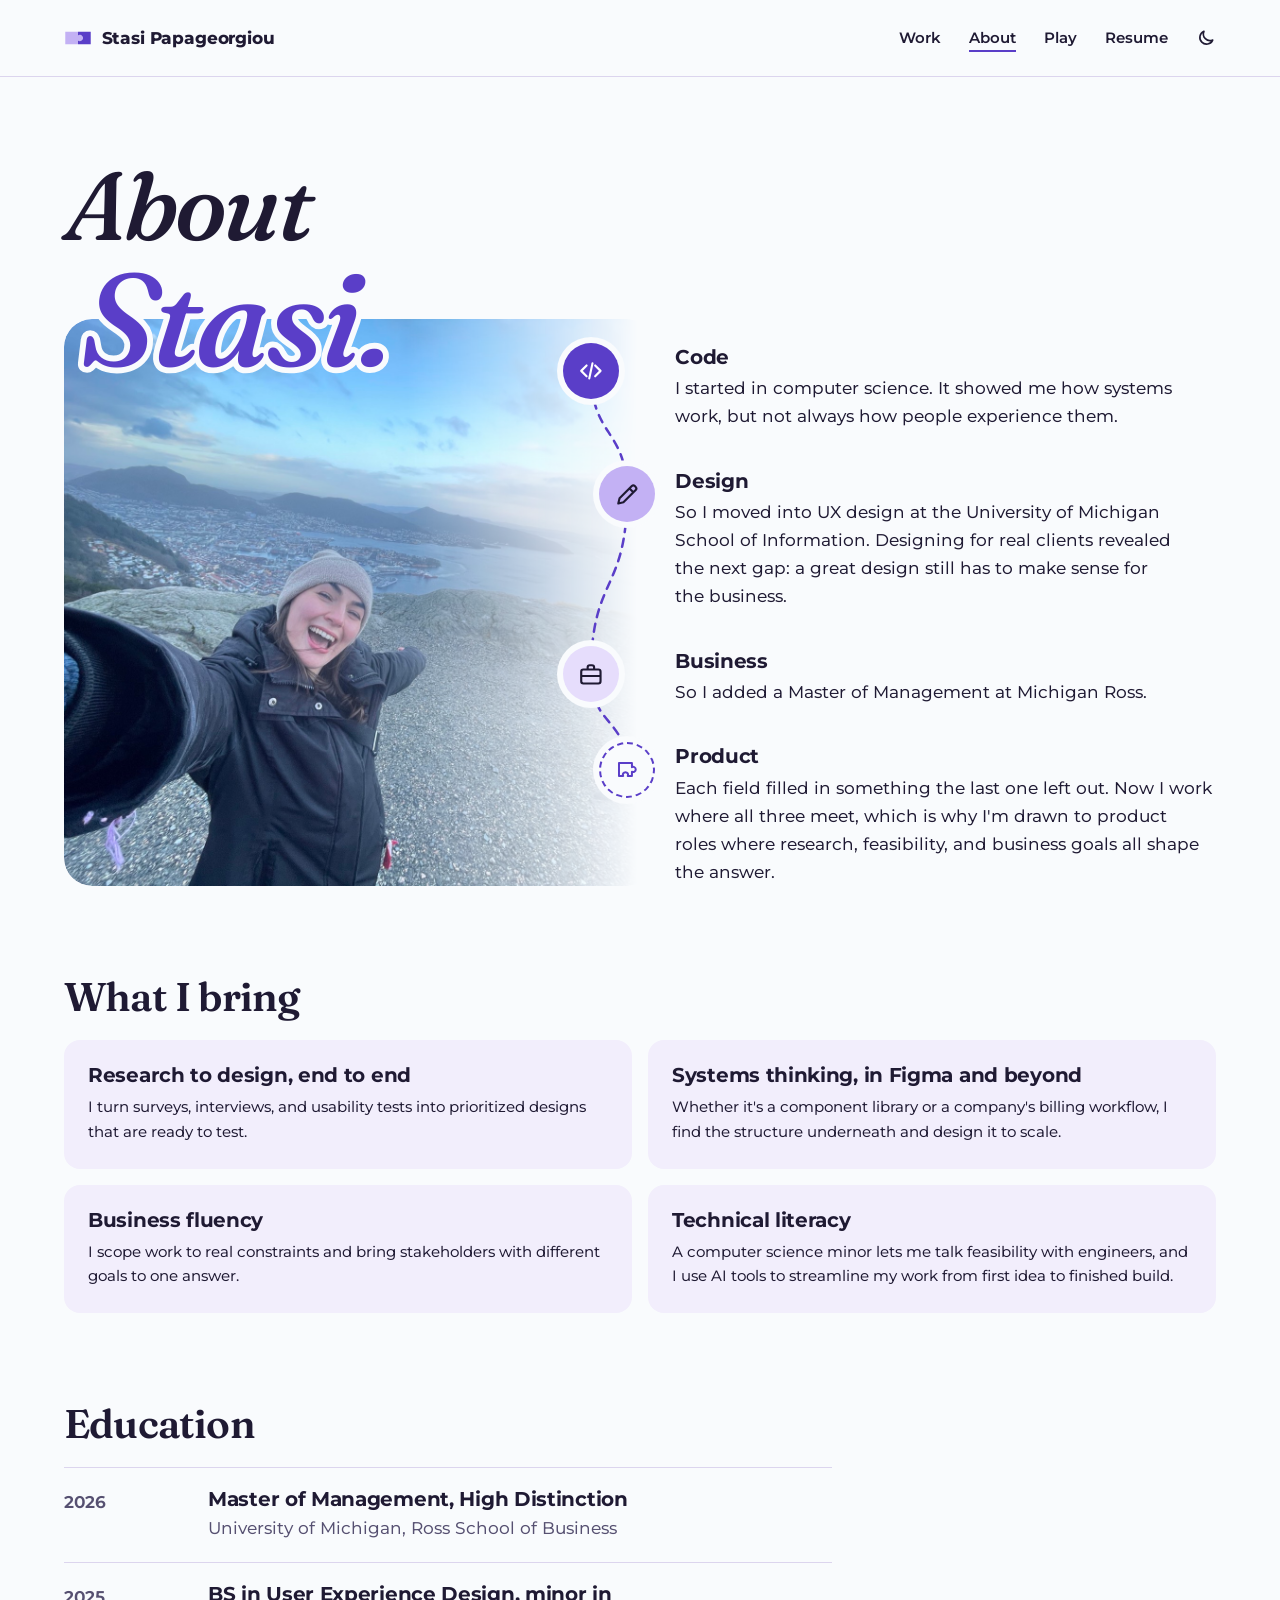
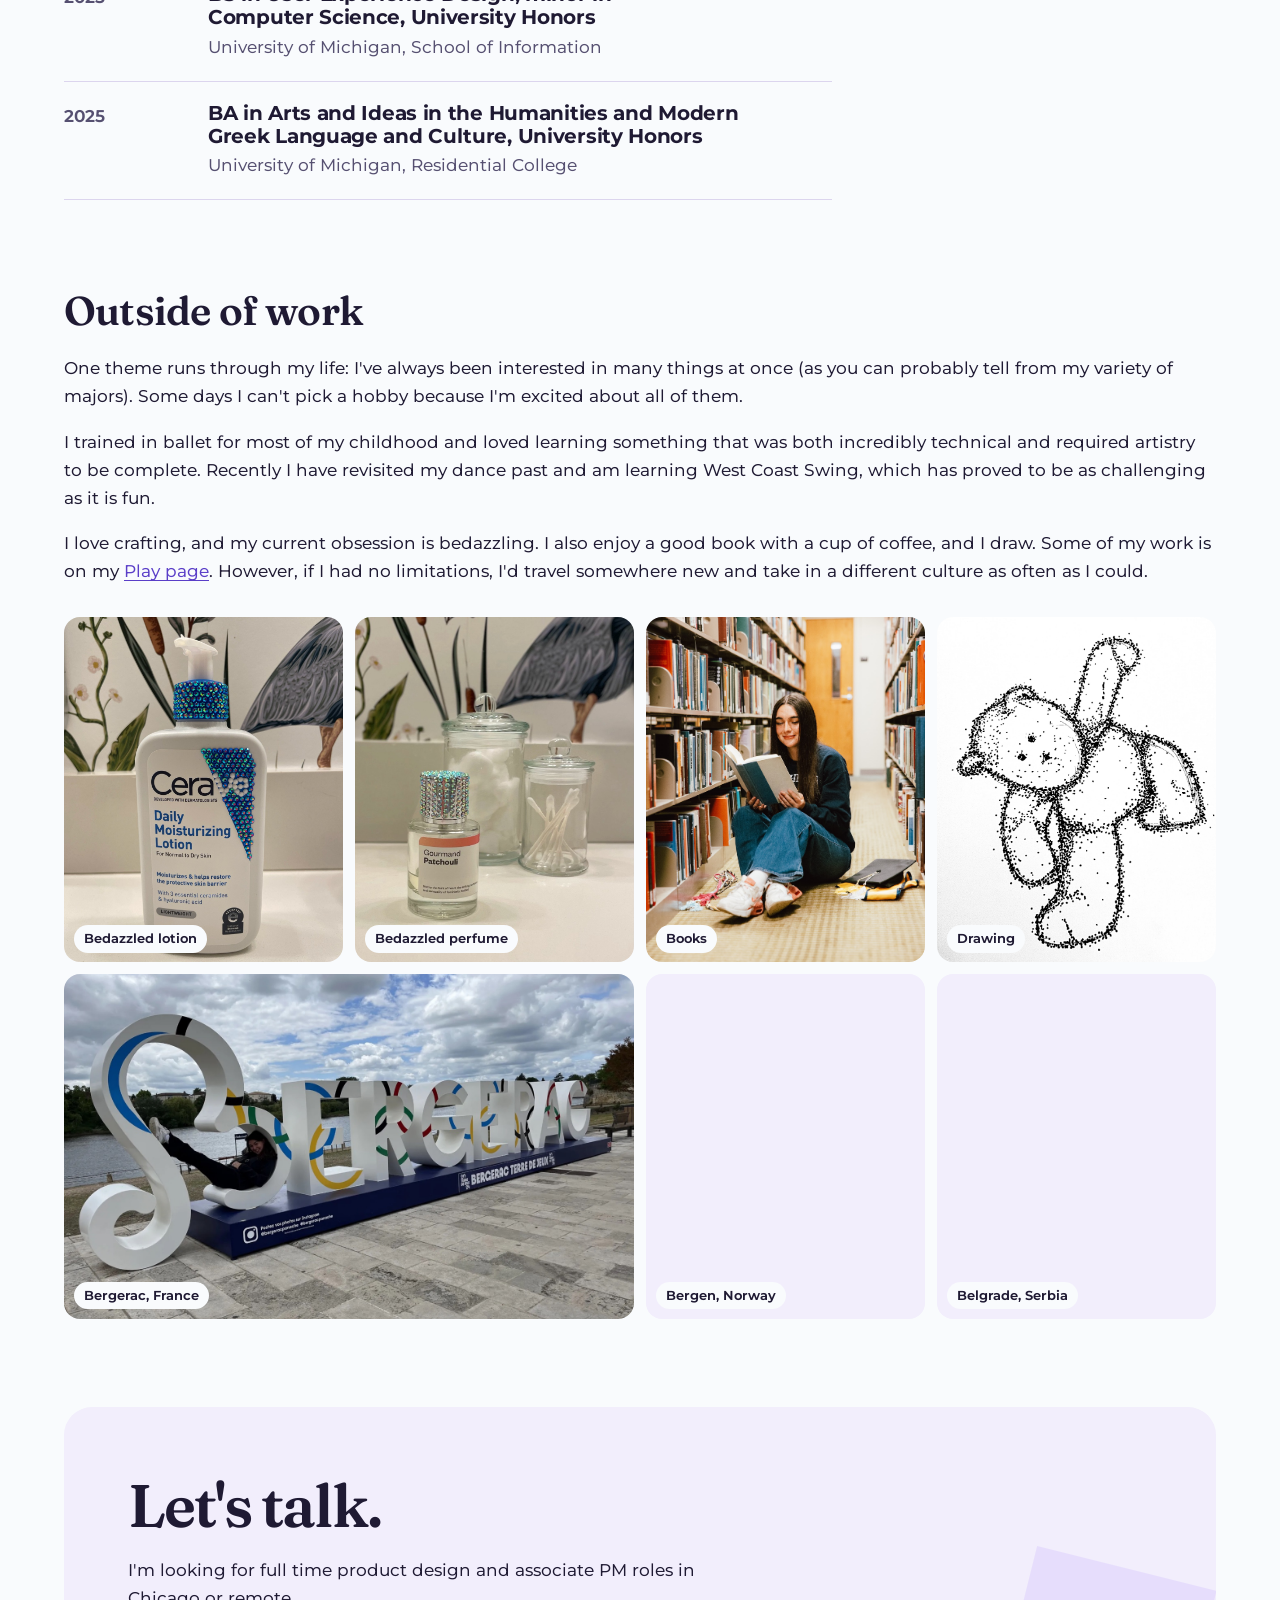
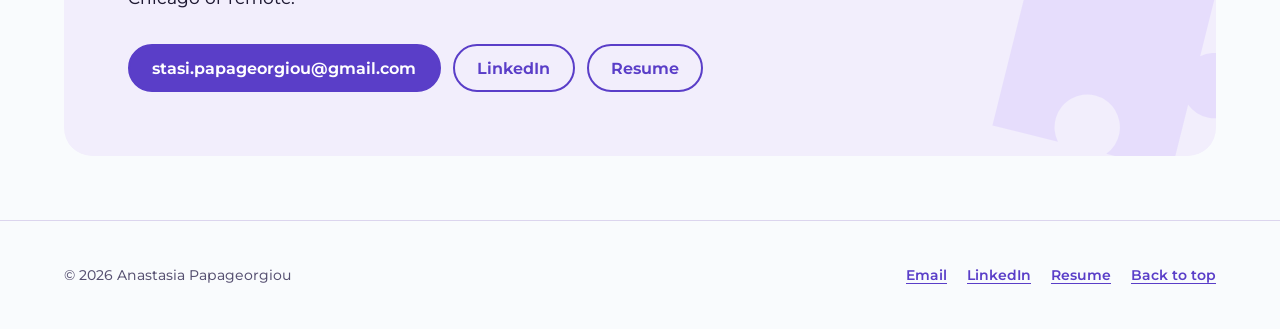
==== commit 36e4d2b4: "Fill in real images, videos, and polish across the site - White Pine: real research, design, and awa" ====
--- a/about/index.html
+++ b/about/index.html
@@ -108,8 +108,8 @@
         <h2 id="education">Education</h2>
         <ul class="timeline">
           <li><span class="year">2026</span><div><h3>Master of Management, High Distinction</h3><p>University of Michigan, Ross School of Business</p></div></li>
-          <li><span class="year">2025</span><div><h3>BS in User Experience Design, minor in Computer Science</h3><p>University of Michigan, School of Information</p></div></li>
-          <li><span class="year">2025</span><div><h3>BA in Humanities and Modern Greek</h3><p>University of Michigan, Residential College</p></div></li>
+          <li><span class="year">2025</span><div><h3>BS in User Experience Design, minor in Computer Science, University Honors</h3><p>University of Michigan, School of Information</p></div></li>
+          <li><span class="year">2025</span><div><h3>BA in Arts and Ideas in the Humanities and Modern Greek Language and Culture, University Honors</h3><p>University of Michigan, Residential College</p></div></li>
         </ul>
       </section>
 
@@ -123,19 +123,20 @@
           <p>I love crafting, and my current obsession is bedazzling. I also enjoy a good book with a cup of coffee, and I draw. Some of my work is on my <a href="../play/">Play page</a>. However, if I had no limitations, I'd travel somewhere new and take in a different culture as often as I could.</p>
         </div>
         <ul class="collage">
-          <li class="collage__ballet"><figure><img src="../assets/images/about/hobby-ballet.jpg" alt="Ballet: describe this photo" width="1200" height="1200" loading="lazy" decoding="async"><figcaption>Ballet</figcaption></figure></li>
-          <li class="collage__swing"><figure><img src="../assets/images/about/hobby-swing.jpg" alt="West Coast Swing: describe this photo" width="1200" height="1200" loading="lazy" decoding="async"><figcaption>West Coast Swing</figcaption></figure></li>
-          <li class="collage__bedazzling"><figure><img src="../assets/images/about/hobby-bedazzling.jpg" alt="Bedazzling: describe this photo" width="1200" height="1200" loading="lazy" decoding="async"><figcaption>Bedazzling</figcaption></figure></li>
-          <li class="collage__reading"><figure><img src="../assets/images/about/hobby-reading.jpg" alt="Books and coffee: describe this photo" width="1200" height="1200" loading="lazy" decoding="async"><figcaption>Books and coffee</figcaption></figure></li>
-          <li class="collage__drawing"><figure><img src="../assets/images/about/hobby-drawing.jpg" alt="Drawing: describe this photo" width="1200" height="1200" loading="lazy" decoding="async"><figcaption>Drawing</figcaption></figure></li>
-          <li class="collage__travel"><figure><img src="../assets/images/about/hobby-travel.jpg" alt="Travel: describe this photo" width="1200" height="1200" loading="lazy" decoding="async"><figcaption>Travel</figcaption></figure></li>
+          <li class="collage__lotion"><figure><img src="../assets/images/about/hobby-bedazzling-lotion.jpg" alt="A CeraVe lotion bottle with its pump collar and logo covered in iridescent blue rhinestones" width="1050" height="1400" loading="lazy" decoding="async"><figcaption>Bedazzled lotion</figcaption></figure></li>
+          <li class="collage__perfume"><figure><img src="../assets/images/about/hobby-bedazzling-perfume.jpg" alt="A perfume bottle with its cap covered in iridescent rhinestones, beside glass jars of cotton balls and swabs" width="948" height="1400" loading="lazy" decoding="async"><figcaption>Bedazzled perfume</figcaption></figure></li>
+          <li class="collage__reading"><figure><img src="../assets/images/about/hobby-reading.jpg" alt="Stasi sitting on a library floor between the stacks, reading a book" width="1434" height="2150" loading="lazy" decoding="async"><figcaption>Books</figcaption></figure></li>
+          <li class="collage__drawing"><figure><img src="../assets/images/about/hobby-drawing.jpg" alt="Stippled pen drawing of a teddy bear made entirely of dots" width="2150" height="2150" loading="lazy" decoding="async"><figcaption>Drawing</figcaption></figure></li>
+          <li class="collage__bergerac"><figure><img src="../assets/images/about/hobby-travel-bergerac.jpg" alt="Stasi lounging inside the curl of a giant white letter sculpture spelling Bergerac, beside the river in Bergerac, France" width="1400" height="1050" loading="lazy" decoding="async"><figcaption>Bergerac, France</figcaption></figure></li>
+          <li class="collage__bergen"><figure><img src="../assets/images/about/hobby-travel-bergen.jpg" alt="Stasi at night on the harbor in Bergen, Norway, with boats and the lit-up hillside behind her" width="1536" height="2048" loading="lazy" decoding="async"><figcaption>Bergen, Norway</figcaption></figure></li>
+          <li class="collage__belgrade"><figure><img src="../assets/images/about/hobby-travel-belgrade.jpg" alt="Stasi standing in the square in front of the white, green-domed Church of Saint Sava in Belgrade, Serbia" width="1050" height="1400" loading="lazy" decoding="async"><figcaption>Belgrade, Serbia</figcaption></figure></li>
         </ul>
       </section>
 
       <section class="case-section" aria-labelledby="contact-title">
         <div class="contact">
           <h2 id="contact-title">Let's talk.</h2>
-          <p>I'm looking for full time product design roles in Chicago or remote.</p>
+          <p>I'm looking for full time product design and associate PM roles in Chicago or remote.</p>
           <div class="button-row">
             <a class="button" href="mailto:stasi.papageorgiou@gmail.com">stasi.papageorgiou@gmail.com</a>
             <a class="button button--ghost" href="https://www.linkedin.com/in/papageorgiou-anastasia">LinkedIn</a>
--- a/assets/css/styles.css
+++ b/assets/css/styles.css
@@ -582,6 +582,7 @@
   list-style: none;
 }
 @media (min-width: 700px) { .stats { grid-template-columns: repeat(3, minmax(0, 1fr)); } }
+.stats + .prose { margin-top: 1.75rem; }
 .stats li {
   container-type: inline-size;
   padding: 1.5rem;
@@ -636,6 +637,33 @@
 .figure-grid { display: grid; gap: 1.5rem; margin-top: 2rem; }
 .figure-grid .figure { margin-top: 0; }
 @media (min-width: 760px) { .figure-grid { grid-template-columns: repeat(2, minmax(0, 1fr)); } }
+/* Phone screenshots and recordings: kept to a comfortable height, centered */
+.figure--phone img,
+.figure--phone video { width: auto; max-width: 100%; max-height: 38rem; margin-inline: auto; }
+.figure--phone figcaption { text-align: center; margin-inline: auto; }
+/* No frame around phone recordings. Their white backgrounds blend into the
+   page (multiply turns white into whatever is behind it), so the phone
+   looks cut out. Dark mode can't blend white away, so the corners are
+   rounded off to follow the phone instead. */
+.figure--phone img,
+.figure--phone video { border: 0; border-radius: 0; background: none; mix-blend-mode: multiply; }
+@media (prefers-color-scheme: dark) {
+  :root:not([data-theme="light"]) .figure--phone :is(img, video) { mix-blend-mode: normal; border-radius: 13% / 6.5%; }
+}
+:root[data-theme="dark"] .figure--phone :is(img, video) { mix-blend-mode: normal; border-radius: 13% / 6.5%; }
+/* A grid of sketch photos, cropped square; the lightbox shows each in full */
+.sketch-grid { display: grid; grid-template-columns: repeat(2, minmax(0, 1fr)); gap: 0.75rem; }
+@media (min-width: 700px) { .sketch-grid { grid-template-columns: repeat(5, minmax(0, 1fr)); } }
+.figure .sketch-grid img { aspect-ratio: 1; object-fit: cover; border-radius: var(--radius-md); }
+/* Images that bring their own frame (device mockups, cards, cut-outs) */
+.figure--bare img { border: 0; border-radius: 0; background: none; }
+/* A row of quote images */
+.figure-quotes { display: grid; gap: 1rem; justify-items: center; }
+.figure-quotes img { max-width: 18rem; }
+@media (min-width: 640px) {
+  .figure-quotes { grid-template-columns: repeat(3, minmax(0, 1fr)); align-items: center; }
+  .figure-quotes img { max-width: 100%; }
+}
 
 /* Before and after comparisons */
 .compare { display: grid; gap: 1.5rem; margin-top: 2rem; }
@@ -647,6 +675,10 @@
 
 /* Brief: challenge, solution, and constraint chunked in one filled panel.
    Used on every case study, just after the overview. */
+/* The challenge/solution panel follows the overview closely; its heading is
+   for screen readers only, so it adds no space of its own */
+.case-section:has(> .brief) { padding-top: clamp(2rem, 4vw, 2.75rem); }
+.case-section > h2.visually-hidden + .brief { margin-top: 0; }
 .brief {
   /* Inverted: a solid block of the project's color, so it stands apart
      from the light cards around it. In dark mode it flips to a light block. */
@@ -681,6 +713,29 @@
   border-radius: var(--radius-md);
   background: var(--surface);
   box-shadow: 0 0 0 1px color-mix(in srgb, var(--on-accent) 25%, transparent);
+}
+/* Device mockups with transparent edges: no box behind them */
+/* Phone screenshots in the panel: kept short and centered */
+.brief__figure--phone { width: fit-content; max-width: 100%; margin-inline: auto; }
+.brief__figure--phone img {
+  width: auto;
+  max-width: 100%;
+  max-height: 26rem;
+  margin-inline: auto;
+  display: block;
+  /* Cut-out phones with transparent backgrounds: no box behind them */
+  border-radius: 0;
+  background: none;
+  box-shadow: none;
+}
+.brief__figure--bare img {
+  border-radius: 0;
+  background: none;
+  box-shadow: none;
+  /* Same height side by side: taller mockups are trimmed from the bottom */
+  aspect-ratio: 645 / 373;
+  object-fit: cover;
+  object-position: top;
 }
 .brief__figure figcaption {
   position: absolute;
@@ -925,6 +980,14 @@
 
 /* ---------- About ---------- */
 /* The first section sits close under the page intro */
+/* A heading that introduces a group of case study sections */
+.part-head {
+  padding-top: clamp(4rem, 9vw, 7rem);
+  border-bottom: 2px solid var(--line);
+  padding-bottom: 1rem;
+}
+.part-head h2 { font-size: var(--step-4); letter-spacing: -0.03em; line-height: 1.05; }
+.part-head + .case-section { padding-top: clamp(2rem, 4vw, 3rem); }
 .page-head + .case-section { padding-top: clamp(0.5rem, 2vw, 1.25rem); }
 /* "About" stacks just above and to the left of the big "Stasi." */
 .page-head--about { padding-bottom: 0; }
@@ -1022,16 +1085,20 @@
 .timeline h3 { font-size: var(--step-1); }
 .timeline p { margin-top: 0.2rem; color: var(--muted); }
 
-/* Outside of work: photo collage. Ballet is tall, bedazzling is wide. */
+/* Outside of work: photo collage. Hobbies on top, travel along the bottom. */
 .collage {
   display: grid;
   grid-template-columns: repeat(2, minmax(0, 1fr));
-  grid-auto-rows: clamp(9rem, 30vw, 13rem);
+  grid-auto-rows: clamp(8rem, 28vw, 10rem);
   grid-template-areas:
-    "ballet swing"
-    "ballet reading"
-    "bedazzling bedazzling"
-    "drawing travel";
+    "lotion perfume"
+    "lotion perfume"
+    "reading drawing"
+    "reading drawing"
+    "bergerac bergerac"
+    "bergerac bergerac"
+    "bergen belgrade"
+    "bergen belgrade";
   gap: 0.75rem;
   margin-top: 2rem;
   padding: 0;
@@ -1040,18 +1107,21 @@
 @media (min-width: 760px) {
   .collage {
     grid-template-columns: repeat(4, minmax(0, 1fr));
-    grid-auto-rows: clamp(10rem, 16vw, 14rem);
+    grid-auto-rows: clamp(8rem, 13vw, 10.5rem);
     grid-template-areas:
-      "ballet swing reading drawing"
-      "ballet bedazzling bedazzling travel";
+      "lotion perfume reading drawing"
+      "lotion perfume reading drawing"
+      "bergerac bergerac bergen belgrade"
+      "bergerac bergerac bergen belgrade";
   }
 }
-.collage__ballet { grid-area: ballet; }
-.collage__swing { grid-area: swing; }
-.collage__bedazzling { grid-area: bedazzling; }
+.collage__bergerac { grid-area: bergerac; }
+.collage__lotion { grid-area: lotion; }
 .collage__reading { grid-area: reading; }
+.collage__bergen { grid-area: bergen; }
 .collage__drawing { grid-area: drawing; }
-.collage__travel { grid-area: travel; }
+.collage__perfume { grid-area: perfume; }
+.collage__belgrade { grid-area: belgrade; }
 .collage figure { position: relative; height: 100%; }
 .collage img {
   width: 100%;
@@ -1358,3 +1428,98 @@
   opacity: var(--glow-opacity);
   filter: saturate(0.6);
 }
+
+/* ---------- Lightbox ----------
+   Framed images open large in the middle of the screen (built by main.js). */
+.is-zoomable { cursor: zoom-in; }
+.lightbox {
+  width: 100vw;
+  height: 100vh;
+  max-width: none;
+  max-height: none;
+  margin: 0;
+  padding: clamp(1rem, 4vw, 3rem);
+  border: 0;
+  background: transparent;
+  color: #fff;
+  cursor: zoom-out;
+}
+.lightbox[open] { display: grid; place-items: center; }
+/* Rapid clicks on the arrows count as double-clicks, which would select the
+   image and wash it in the selection color; nothing in here needs selecting */
+.lightbox { -webkit-user-select: none; user-select: none; -webkit-tap-highlight-color: transparent; }
+.lightbox img { -webkit-user-drag: none; }
+.lightbox ::selection { background: transparent; }
+.lightbox::backdrop { background: rgb(14 11 22 / 0.86); }
+.lightbox__figure {
+  display: grid;
+  justify-items: center;
+  gap: 0.75rem;
+  max-width: 100%;
+  max-height: 100%;
+  margin: 0;
+}
+.lightbox__figure img {
+  max-width: min(100%, 1600px);
+  max-height: calc(100vh - 2 * clamp(1rem, 4vw, 3rem) - 4.5rem);
+  width: auto;
+  height: auto;
+  object-fit: contain;
+  border-radius: var(--radius-md);
+  cursor: default;
+}
+.lightbox__figure figcaption { max-width: 60ch; text-align: center; font-size: var(--step--1); color: rgb(255 255 255 / 0.85); }
+.lightbox__close {
+  position: fixed;
+  top: 1rem;
+  right: 1rem;
+  display: grid;
+  place-items: center;
+  width: 44px;
+  height: 44px;
+  border: 0;
+  border-radius: 50%;
+  background: rgb(255 255 255 / 0.14);
+  color: #fff;
+  cursor: pointer;
+}
+.lightbox__close:hover,
+.lightbox__nav:hover { background: rgb(255 255 255 / 0.24); }
+.lightbox__nav {
+  position: fixed;
+  top: 50%;
+  z-index: 1;
+  display: grid;
+  place-items: center;
+  width: 48px;
+  height: 48px;
+  margin-top: -24px;
+  border: 0;
+  border-radius: 50%;
+  background: rgb(255 255 255 / 0.14);
+  color: #fff;
+  cursor: pointer;
+}
+.lightbox__nav[hidden] { display: none; }
+.lightbox__nav--prev { left: clamp(0.5rem, 2vw, 1.5rem); }
+.lightbox__nav--next { right: clamp(0.5rem, 2vw, 1.5rem); }
+.lightbox__nav svg { width: 24px; height: 24px; fill: none; stroke: currentColor; stroke-width: 2; stroke-linecap: round; stroke-linejoin: round; }
+.lightbox__count { margin: 0; font-size: 0.8125rem; color: rgb(255 255 255 / 0.65); }
+/* Leave room at the sides for the arrows */
+.lightbox { padding-inline: clamp(3.75rem, 8vw, 6rem); }
+/* Phones: arrows sit along the bottom so the image keeps the full width */
+@media (max-width: 599px) {
+  .lightbox { padding: 4rem 1rem 5rem; }
+  .lightbox__nav { top: auto; bottom: 1rem; margin-top: 0; }
+  .lightbox__nav--prev { left: 1rem; }
+  .lightbox__nav--next { right: 1rem; }
+}
+.lightbox__close svg { width: 22px; height: 22px; fill: none; stroke: currentColor; stroke-width: 2; stroke-linecap: round; }
+.lightbox__close { z-index: 1; }
+.lightbox-open { overflow: hidden; }
+@media (prefers-reduced-motion: no-preference) {
+  .lightbox[open] { animation: lightbox-in 180ms ease-out; }
+  .lightbox[open]::backdrop { animation: lightbox-fade 180ms ease-out; }
+}
+@keyframes lightbox-in { from { opacity: 0; transform: scale(0.97); } }
+@keyframes lightbox-fade { from { opacity: 0; } }
